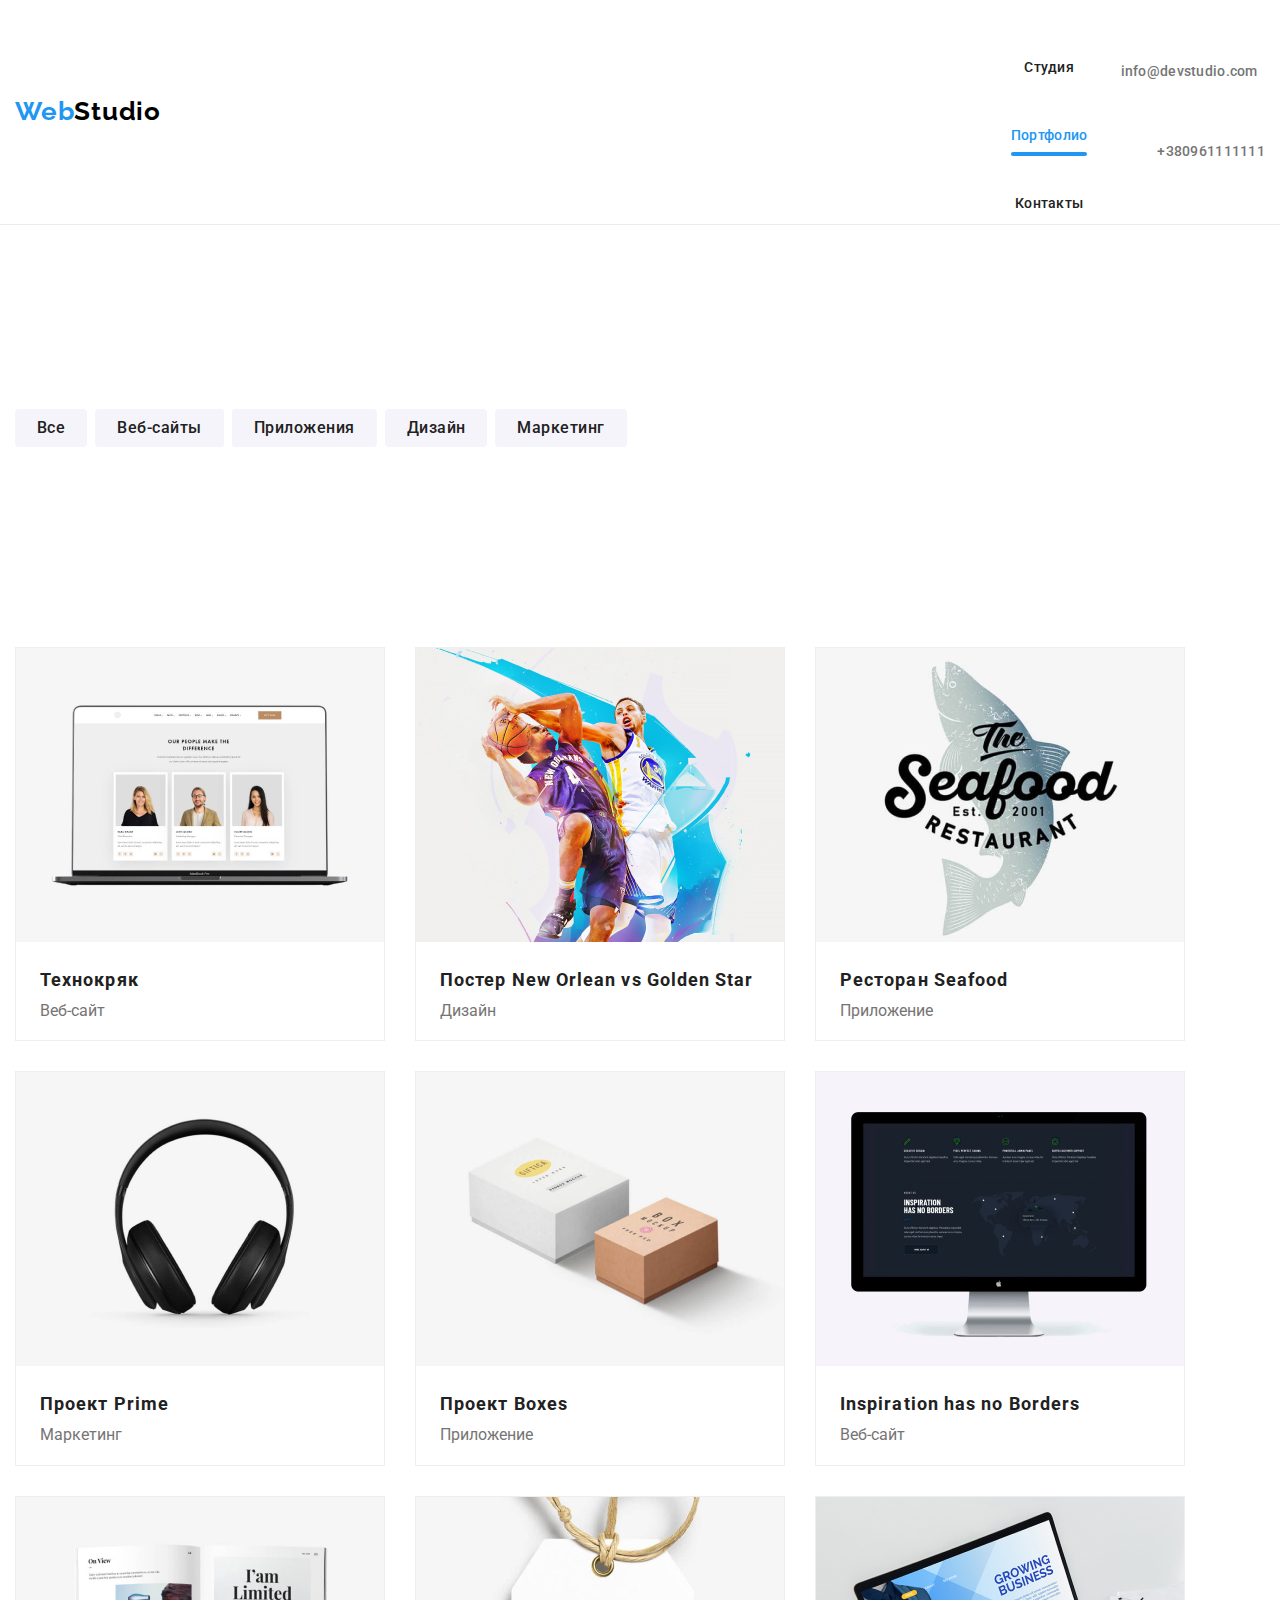
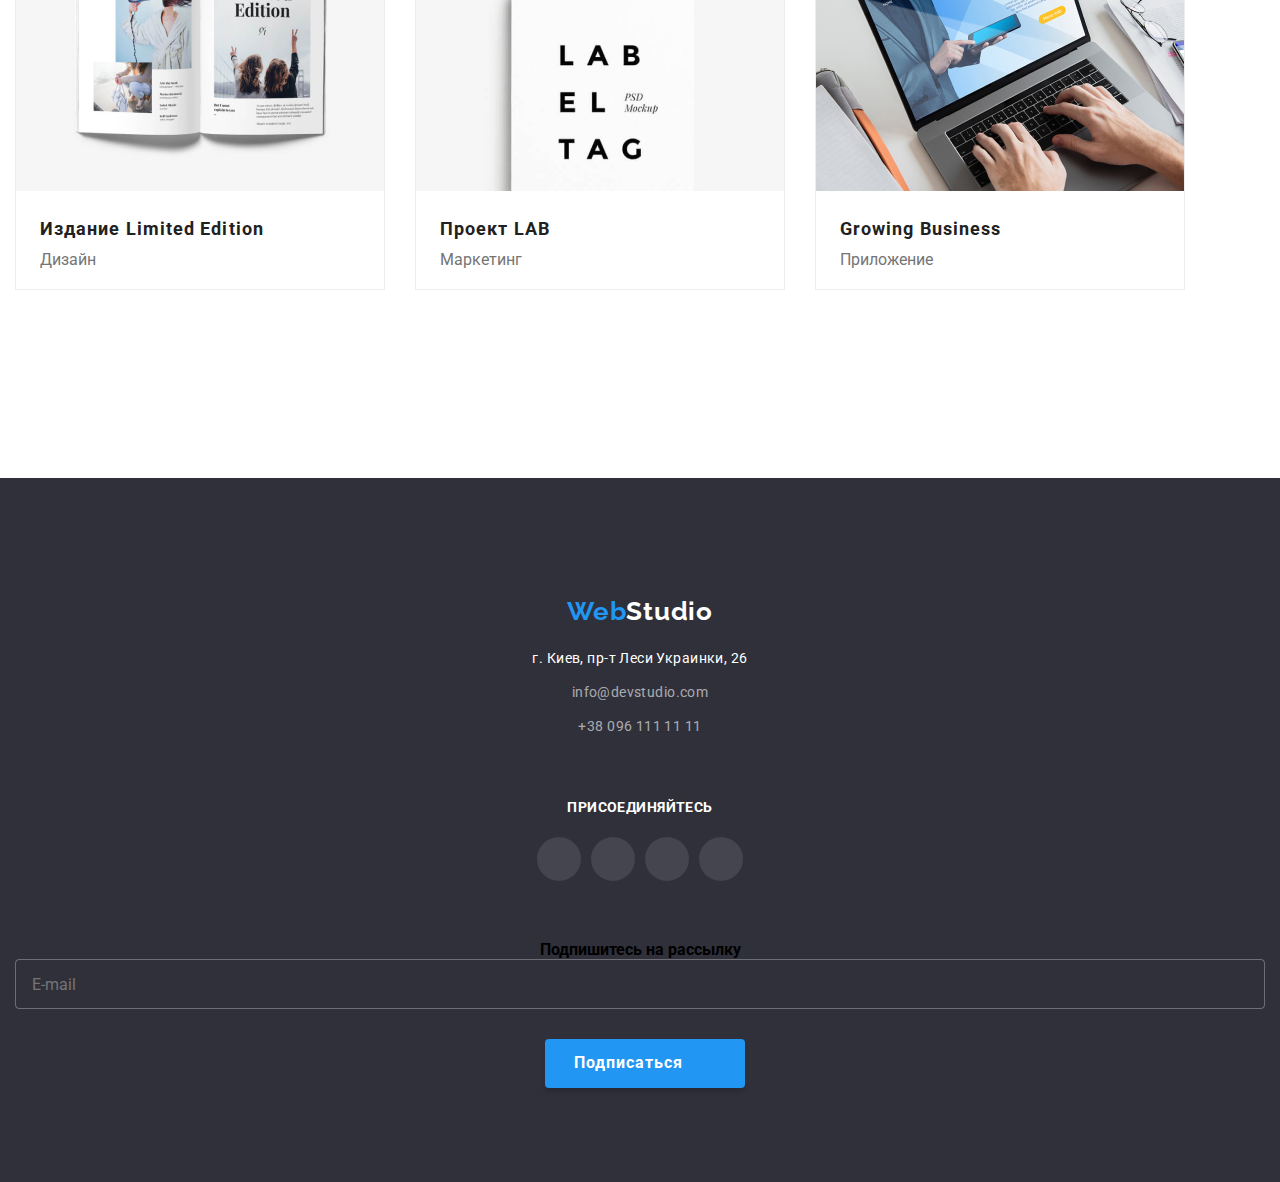
==== portfolio.html @ 6ae927de "Add files via upload" ====
<!DOCTYPE html>
<html lang="ru">
<head>
    <meta charset="UTF-8">
    <meta name="viewport" content="width=device-width, initial-scale=1.0">
    <title>WebStudio</title>
    <!-- Добавляем шрифты -->
    <link href="https://fonts.googleapis.com/css2?family=Raleway:wght@700&family=Roboto:wght@400;500;700;900&display=swap" rel="stylesheet"/>
    <!-- Подключаем NORMALIZE.CSS -->
    <link href="https://cdnjs.cloudflare.com/ajax/libs/modern-normalize/1.0.0/modern-normalize.min.css" rel="stylesheet"/>
    <!-- Подключаем свой css -->
    <link href="./css/portfolio.min.css" rel="stylesheet"/>
</head>
<body>
    <!-- Шапка Сайта -->
    <header class="header">
        <div class="container">
            <!-- Главный блок навигации -->
            <nav class="site-nav">
                <a href="./index.html" class="logo" lang="en">
                    <span>Web</span>Studio
                </a>
                <ul class="site-nav-list">
                    <li class="site-nav-item">
                        <a href="./index.html" class="site-nav-link">Студия</a>
                    </li>
                    <li class="site-nav-item">
                        <a href="./portfolio.html" class="site-nav-link current">Портфолио</a>
                    </li>
                    <li class="site-nav-item">
                        <a href="" class="site-nav-link">Контакты</a>
                    </li>
                </ul>
            </nav>
            <!-- Контакты -->
            <div class="header-contacts">
                <ul class="contacts-list">
                    <li class="contacts-list-item">
                        <a href="mailto:info@devstudio.com" class="contacts-list-link">
                            <svg class="envelope" width=16 height=12>
                                <use href="./images/svg/sprite.svg#icon-envelope">
    
                                </use>
                            </svg>
                            info@devstudio.com</a>
                    </li>
                    <li class="contacts-list-item">
                        <a href="tel:+380961111111" class="contacts-list-link">
                            <svg class="mobile" width=10 height=16>
                                <use href="./images/svg/sprite.svg#icon-mobile">
    
                                </use>
                            </svg>
                            +380961111111</a>
                    </li>
                </ul>
            </div>
        </div>
     </header>
    <main>
        <section class="portfolio-section">
            <div class="container">
                <!-- заголовок скроем с помощью css, но секция должна быть озаглавлена -->
                <h1 class="visually-hidden">Портфолио</h1>
                <!-- Список кнопок или ссылок, в зависимости от цели, к кнопкам нужен функционал, можно описать ссылками-->
                <ul class="filter-list">
                    <li class="filter-list-item">
                        <a href="" class="filter-list-link">Все</a>
                    </li>
                    <li class="filter-list-item">
                        <a href="" class="filter-list-link">Веб-сайты</a>
                    </li>
                    <li class="filter-list-item">
                        <a href="" class="filter-list-link">Приложения</a>
                    </li>
                    <li class="filter-list-item">
                        <a href="" class="filter-list-link">Дизайн</a>
                    </li>
                    <li class="filter-list-item">
                        <a href="" class="filter-list-link">Маркетинг</a>
                    </li>
                </ul>
            </div>
            <div class="container">
                <ul class="examples-list">
                    <li class="examples-list-item">
                        <a class="example-link" href="" target="_blank">
                            <div class="example-overlay">
                                <img src="./images/portfolio/img1.jpg" alt="картинка проекта" width="370" height="294">
                                <p class="text-overlay">Технокряк это современная площадка распространения коронавируса. Компании используют эту платформу для цифрового шпионажа и атак на защищённые сервера конкурентов.</p>
                            </div>
                            <div class="example-info">
                                <h2 class="example-head">Технокряк</h2>
                                <p class="example-text">Веб-сайт</p>
                            </div>
                        </a>
                    </li>
                    <li class="examples-list-item">
                        <a class="example-link" href="" target="_blank">
                            <div class="example-overlay">
                                <img src="./images/portfolio/img2.jpg" alt="Постер с баскетболистами" width="370" height="294">
                                <p class="text-overlay">Технокряк это современная площадка распространения коронавируса. Компании используют эту платформу для цифрового шпионажа и атак на защищённые сервера конкурентов.</p>
                            </div>
                            <div class="example-info">
                                <h2 class="example-head">Постер New Orlean vs Golden Star</h2>
                                <p class="example-text">Дизайн</p>
                            </div>
                        </a>
                    </li>
                    <li class="examples-list-item">
                        <a class="example-link" href="" target="_blank">
                            <div class="example-overlay">
                                <img src="./images/portfolio/img3.jpg" alt="Ресторан Seafood" width="370" height="294">
                                <p class="text-overlay">Технокряк это современная площадка распространения коронавируса. Компании используют эту платформу для цифрового шпионажа и атак на защищённые сервера конкурентов.</p>
                            </div>
                            <div class="example-info">
                                <h2 class="example-head">Ресторан Seafood</h2>
                                <p class="example-text">Приложение</p>
                            </div>
                        </a>
                    </li>
                    <li class="examples-list-item">
                        <a class="example-link" href="" target="_blank">
                            <div class="example-overlay">
                                <img src="./images/portfolio/img4.jpg" alt="Студийные наушники" width="370" height="294">
                                <p class="text-overlay">Технокряк это современная площадка распространения коронавируса. Компании используют эту платформу для цифрового шпионажа и атак на защищённые сервера конкурентов.</p>
                            </div>
                            <div class="example-info">
                                <h2 class="example-head">Проект Prime</h2>
                                <p class="example-text">Маркетинг</p>
                            </div>
                        </a>
                    </li>
                    <li class="examples-list-item">
                        <a class="example-link" href="" target="_blank">
                            <div class="example-overlay">
                                <img src="./images/portfolio/img5.jpg" alt="Две коробки" width="370" height="294">
                                <p class="text-overlay">Технокряк это современная площадка распространения коронавируса. Компании используют эту платформу для цифрового шпионажа и атак на защищённые сервера конкурентов.</p>
                            </div>
                            <div class="example-info">
                                <h2 class="example-head">Проект Boxes</h2>
                                <p class="example-text">Приложение</p>
                            </div>
                        </a>
                    </li>
                    <li class="examples-list-item">
                        <a class="example-link" href="" target="_blank">
                            <div class="example-overlay">
                                <img src="./images/portfolio/img6.jpg" alt="Веб-сайт" width="370" height="294">
                                <p class="text-overlay">Технокряк это современная площадка распространения коронавируса. Компании используют эту платформу для цифрового шпионажа и атак на защищённые сервера конкурентов.</p>
                            </div>
                            <div class="example-info">
                                <h2 class="example-head" lang="en">Inspiration has no Borders</h2>
                                <p class="example-text">Веб-сайт</p>
                            </div>
                        </a>
                    </li>
                    <li class="examples-list-item">
                        <a class="example-link" href="" target="_blank">
                            <div class="example-overlay">
                                <img src="./images/portfolio/img7.jpg" alt="Журнал" width="370" height="294">
                                <p class="text-overlay">Технокряк это современная площадка распространения коронавируса. Компании используют эту платформу для цифрового шпионажа и атак на защищённые сервера конкурентов.</p>
                            </div>
                            <div class="example-info">
                                <h2 class="example-head" lang="en">Издание Limited Edition</h2>
                                <p class="example-text">Дизайн</p>
                            </div>
                        </a>
                    </li>
                    <li class="examples-list-item">
                        <a class="example-link" href="" target="_blank">
                            <div class="example-overlay">
                                <img src="./images/portfolio/img8.jpg" alt="Бирка" width="370" height="294">
                                <p class="text-overlay">Технокряк это современная площадка распространения коронавируса. Компании используют эту платформу для цифрового шпионажа и атак на защищённые сервера конкурентов.</p>
                            </div>
                            <div class="example-info">
                                <h2 class="example-head" lang="en">Проект LAB</h2>
                                <p class="example-text">Маркетинг</p>
                            </div>
                        </a>
                    </li>
                    <li class="examples-list-item">
                        <a class="example-link" href="" target="_blank">
                            <div class="example-overlay">
                                <img src="./images/portfolio/img9.jpg" alt="Ноутбук с открытым приложением" width="370" height="294">
                                <p class="text-overlay">Технокряк это современная площадка распространения коронавируса. Компании используют эту платформу для цифрового шпионажа и атак на защищённые сервера конкурентов.</p>
                            </div>
                            <div class="example-info">
                                <h2 class="example-head" lang="en">Growing Business</h2>
                                <p class="example-text">Приложение</p>
                            </div>
                        </a>
                    </li>
                </ul>
            </div>
        </section>
    </main>
    <!-- Подвал -->
    <footer class="footer">
        <div class="container">
            <div class="address-container">
                <a href="./index.html" class="logo" lang="en">
                    <span>Web</span>Studio
                </a>
                <address class="address">
                    <ul class="address-list">
                        <li class="address-item">
                            <a href="https://goo.gl/maps/i8ScQQsGPe5ENQTx6" class="map">г. Киев, пр-т Леси Украинки, 26</a>
                        </li>
                        <li class="address-item">
                            <a href="mailto:info@devstudio.com" class="link">info@devstudio.com</a>
                        </li>
                        <li class="address-item">
                            <a href="tel:+380961111111" class="link">+38 096 111 11 11</a>
                        </li>
                    </ul>
                </address>
            </div>
            <div class="social-links-container">
                <b>присоединяйтесь</b>
                <ul class="social-list-footer">
                    <li class="social-list-item-footer">
                        <a class="social-link-footer" href="https://www.instagram.com/" aria-label="ссылка на Instagram">
                        <svg class="social-svg-footer">
                            <use href="./images/svg/sprite.svg#icon-instagram"></use>
                        </svg>
                        </a>
                    </li>
                    <li class="social-list-item-footer">
                        <a class="social-link-footer" href="https://twitter.com/?lang=ru" aria-label="ссылка на Twitter">
                        <svg class="social-svg-footer">
                            <use href="./images/svg/sprite.svg#icon-twitter"></use>
                        </svg>
                        </a>
                    </li>
                    <li class="social-list-item-footer">
                        <a class="social-link-footer" href="https://www.facebook.com/" aria-label="ссылка на Facebook">
                        <svg class="social-svg-footer">
                            <use href="./images/svg/sprite.svg#icon-facebook"></use>
                        </svg>
                        </a>
                    </li>
                    <li class="social-list-item-footer">
                        <a class="social-link-footer" href="https://www.linkedin.com/" aria-label="ссылка на Linkedin">
                        <svg class="social-svg-footer">
                            <use href="./images/svg/sprite.svg#icon-linkedin"></use>
                        </svg>
                        </a>
                    </li>
                </ul>
            </div>
            <div class="signup">
                <b>Подпишитесь на рассылку</b>
                <form action="" class="email-form">
                    <input type="email" name="user-email" placeholder="E-mail" class="email-input">
                    <button type="submit" class="signup-button">
                      Подписаться
                      <svg class="subscribe-button-icon" width="24" height="24">
                        <use href="./images/svg/sprite.svg#icon-paperplane"></use>
                      </svg>
                    </button>
                  </form>
            </div>
        </div>
     </footer>
</body>
</html>
---- css/portfolio.min.css ----
html{box-sizing:border-box}*,*::before,*::after{margin:0;padding:0;box-sizing:border-box}ul{list-style:none}a{display:block;text-decoration:none}button{cursor:pointer;display:inline-block}img{display:block;max-width:100%;object-fit:cover}address{font-style:normal}body{font-family:"Roboto",sans-serif;background-color:#ffffff}h3{font-style:normal;font-weight:500;font-size:16px;line-height:1.18;text-align:center;letter-spacing:0.03em;color:#212121}.section__title{font-style:normal;font-weight:700;font-size:36px;line-height:1.15;text-align:center;letter-spacing:0.03em;color:#212121;margin-bottom:30px}.visually-hidden{position:absolute !important;clip:rect(1px 1px 1px 1px);clip:rect(1px, 1px, 1px, 1px);padding:0 !important;border:0 !important;height:1px !important;width:1px !important;overflow:hidden}.container{margin:0 auto;width:calc(100% - 30px);display:flex;align-items:center;justify-content:space-between;padding-top:60px;padding-bottom:60px}@media screen and (min-width: 767px){.container{padding-top:94px;padding-bottom:94px}}@media screen and (min-width: 1600px){.container{width:100%;max-width:1170px}}.social-list{display:flex;background-color:white;justify-content:center;align-items:center;padding:0px 32px;padding-top:16px;padding-bottom:30px}.social-list-item:not(:last-child){margin-right:10px}.social-list-item .social-link{display:flex;width:44px;height:44px;justify-content:center;align-items:center}.social-svg{width:20px;height:20px;fill:#AFB1B8;transition:fill 250ms cubic-bezier(0.4, 0, 0.2, 1)}.social-link:hover .social-svg,.social-link:focus .social-svg{fill:white}.social-link{border-radius:50%;transition:background-color 1000ms cubic-bezier(0.4, 0, 0.2, 1)}.social-link:hover,.social-link:focus{background-color:#2196F3}header{background-color:#fff}.header{display:flex;align-items:center;border-bottom:1px solid #ECECEC;position:relative}.header .container{padding-top:0;padding-bottom:0}.site-nav{display:flex;align-items:center;width:100%;justify-content:space-between}.menu-btn{display:inline-flex;margin:0;padding:0;border:none;appearance:none;background-color:transparent}.menu-btn .icon-cross{display:none}.menu-btn.is-open .icon-cross{display:block}.menu-btn .icon-menu{display:block}.menu-btn.is-open .icon-menu{display:none}.logo{font-family:"Raleway",sans-serif;font-weight:700;font-size:26px;line-height:1.19;padding-top:24px;padding-bottom:25px;color:#000000;letter-spacing:0.03em}.logo span{color:#2196F3}.logo:focus{border-color:#2196F3}.header-contacts{display:none}@media screen and (min-width: 768px){.header-contacts{display:flex}}.header__mobile-menu{background-image:url("../images/svg/burger-menu.svg");width:40px;height:40px;display:block}.site-nav-item:first-child .site-nav-link{padding-top:60px}.site-nav-list{display:flex;flex-direction:column;align-items:center}.menu-container{display:none}@media screen and (min-width: 768px){.menu-container{display:flex}}.menu-container.is-open{display:flex;background:#FFFFFF;box-shadow:0px 4px 8px rgba(0,0,0,0.04),0px 2px 4px rgba(0,0,0,0.08),0px 1px 3px rgba(0,0,0,0.16);position:absolute;left:0;top:80px;width:100%;min-height:393px;display:flex;flex-direction:column;align-items:center}.site-nav-link{position:relative;display:block;padding-top:40px;padding-bottom:12px;width:max-content;font-weight:500;font-size:14px;line-height:1.14;letter-spacing:0.02em;color:#212121;transition:color 250ms cubic-bezier(0.4, 0, 0.2, 1);font-style:normal}.site-nav-link:hover,.site-nav-link:focus{color:#2196F3}.site-nav-link.current{color:#2196F3}.site-nav-link.current::after{content:"";position:absolute;bottom:0;display:block;width:100%;height:4px;background-color:#2196F3;border-radius:2px}.contacts-list{display:flex;flex-direction:column;align-items:center}.contacts-list-item{text-align:center}.header-contacts li+li{margin-left:50px}.contacts-list-link{display:flex;align-items:center;justify-content:center;font-weight:500;font-size:14px;line-height:1.14;letter-spacing:0.02em;color:#757575;padding-top:32px;padding-bottom:32px;transition:color 250ms cubic-bezier(0.4, 0, 0.2, 1);text-align:center}.contacts-list-link:hover,.contacts-list-link:focus{color:#2196F3;fill:#2196F3}.header .container{display:flex}.envelope{fill:#757575;margin-right:10px;transition:color 250ms cubic-bezier(0.4, 0, 0.2, 1)}.contacts-list-link:hover .envelope,.contacts-list-link:focus .envelope{fill:#2196F3}.mobile{fill:#757575;margin-right:10px;transition:color 250ms cubic-bezier(0.4, 0, 0.2, 1)}.contacts-list-link:hover .mobile,.contacts-list-link:focus .mobile{fill:#2196F3}.examples-list-item h2{text-align:left}.filter-list{display:flex;flex-wrap:wrap;justify-content:center;margin-top:90px;padding-bottom:50px;height:38px;border-radius:4px}.filter-list-item:not(:last-child){margin-right:8px}.filter-list-link{font-family:Roboto, sans-serif;font-style:normal;font-weight:500;font-size:16px;line-height:1.62;text-align:center;letter-spacing:0.03em;color:#212121;background:#F5F4FA;padding:6px 22px;border-radius:4px;transition:color 250ms cubic-bezier(0.4, 0, 0.2, 1),background-color 250ms cubic-bezier(0.4, 0, 0.2, 1)}.filter-list-link:hover,.filter-list-link:focus{background-color:#2196F3;color:#FFFFFF}.example-head{font-style:normal;font-weight:700;font-size:18px;line-height:2;letter-spacing:0.06em;color:#212121;padding-top:20px;padding-left:24px;padding-right:24px}.examples-list{display:flex;flex-wrap:wrap;padding-bottom:94px}.examples-list-item{width:370px;border:1px solid #EEEEEE}.examples-list-item:not(:nth-child(3n)){margin-right:30px}.examples-list-item:not(:nth-last-child(-n+3)){margin-bottom:30px}.examples-list-item:hover,.examples-list-item:focus{box-shadow:0px 1px 1px rgba(0,0,0,0.12),0px 4px 4px rgba(0,0,0,0.06),1px 4px 6px rgba(0,0,0,0.16)}.example-text{padding-top:4px;padding-bottom:20px;padding-left:24px;padding-right:24px;color:#757575}.example-overlay{position:relative;overflow:hidden}.text-overlay{font-weight:500;font-size:18px;line-height:1.56;letter-spacing:0.03em;background-color:rgba(33,150,243,0.9);color:white;width:100%;min-height:100%;position:absolute;top:0;left:0;padding:24px 63px;opacity:0;overflow:hidden;pointer-events:none;transform:translateY(100%);transition:all 250ms cubic-bezier(0.4, 0, 0.2, 1)}.example-link:hover .text-overlay,.example-link:focus .text-overlay{opacity:1;overflow:visible;pointer-events:unset;transform:translate(0);transition:all 250ms cubic-bezier(0.4, 0, 0.2, 1)}.example-link:hover,.example-link:focus{box-shadow:0px 1px 1px rgba(0,0,0,0.12),0px 4px 4px rgba(0,0,0,0.06),1px 4px 6px rgba(0,0,0,0.16)}.footer{background-color:#2F303A}.footer .container{flex-direction:column}.address-item:not(:last-child){margin-bottom:10px}.address-container{text-align:center;margin-bottom:60px}.address-container .logo{padding-bottom:20px;color:#fff}.map{font-style:normal;font-weight:400;font-size:14px;line-height:1.7;letter-spacing:0.03em;color:#fff;transition:color 250ms cubic-bezier(0.4, 0, 0.2, 1)}.map:hover,.map:focus{color:#2196F3}.address-item .link:hover,.address-item .link:focus{color:#2196F3}.address-item .link{font-style:normal;font-weight:400;font-size:14px;line-height:1.7;letter-spacing:0.03em;color:rgba(255,255,255,0.6);transition:color 250ms cubic-bezier(0.4, 0, 0.2, 1)}.social-links-container{flex-direction:column;flex-wrap:wrap;margin-right:0;padding:0;max-width:270px;text-align:center;margin-bottom:60px}.social-links-container b{font-style:normal;font-weight:700;font-size:14px;line-height:16px;letter-spacing:0.03em;text-transform:uppercase;color:#fff}.social-list-item-footer{display:flex;width:44px;height:44px;border-radius:50%;background-color:rgba(255,255,255,0.1);justify-content:center;align-items:center;transition:background-color 250ms cubic-bezier(0.4, 0, 0.2, 1)}.social-list-item-footer:not(:last-child){margin-right:10px}.social-list-footer{display:flex;padding-top:20px}.social-svg-footer{width:20px;height:20px;fill:white;transition:fill 250ms cubic-bezier(0.4, 0, 0.2, 1)}.social-link-footer{border-radius:50%;display:flex;width:44px;height:44px;justify-content:center;align-items:center}.social-link-footer:hover,.social-link-footer:focus{background-color:#2196F3}.signup{display:block;width:100%;text-align:center}.email-form{display:flex;flex-direction:column;align-items:center;border-radius:4px;background-color:transparent;color:white}.email-input{width:100%;height:50px;padding-left:16px;border:1px solid rgba(255,255,255,0.3);border-radius:4px;background-color:transparent;color:white;margin-bottom:30px}.signup-button{width:200px;font-style:normal;font-weight:700;font-size:16px;line-height:1.8;display:flex;align-items:center;text-align:center;letter-spacing:0.06em;margin-left:10px;background-color:#2196F3;box-shadow:0px 4px 4px rgba(0,0,0,0.15);border-radius:4px;color:white;fill:white;padding-top:10px;padding-bottom:10px;padding-left:29px;padding-right:29px;border:none}.signup-button:hover,.signup-button:focus{background-color:white;color:#2196F3;fill:#2196F3}.subscribe-button-icon{padding-left:10px}.signup__title{font-style:normal;font-weight:700;font-size:14px;line-height:1.14;letter-spacing:0.03em;text-transform:uppercase;color:#fff;margin-bottom:20px;display:block}.paperplane-svg{margin-left:10px;fill:white}
/*# sourceMappingURL=portfolio.min.css.map */
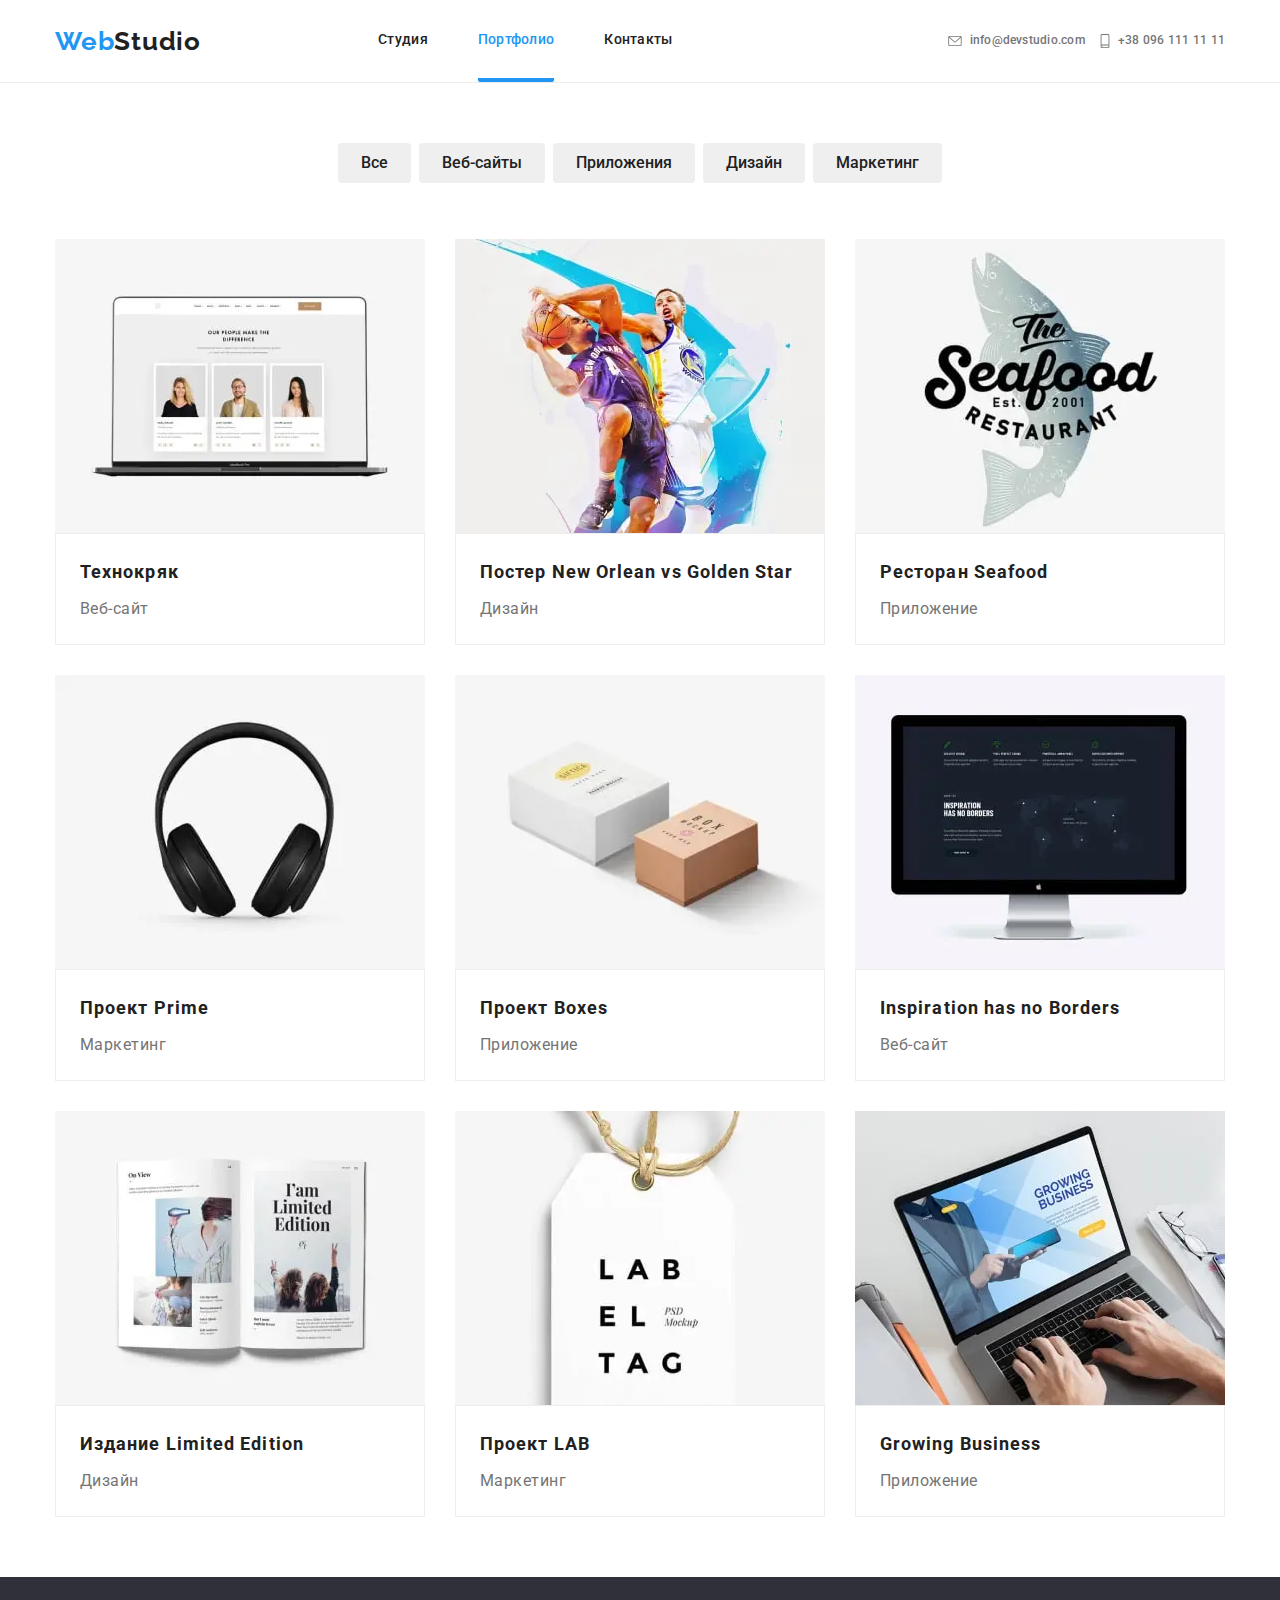
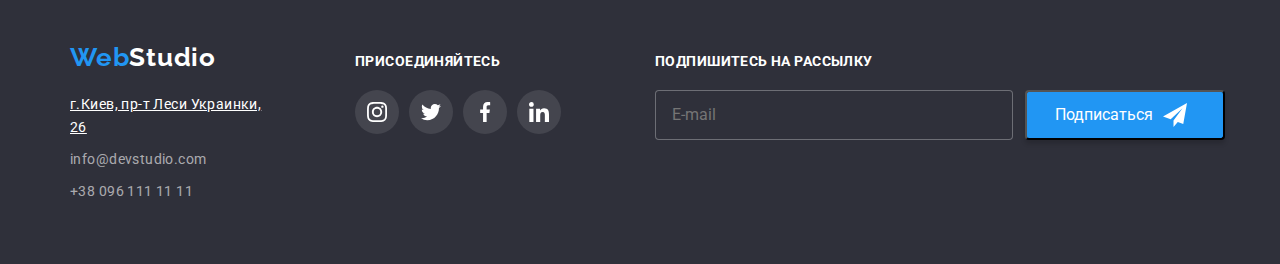
==== commit c69681ef: "final fixes" ====
--- a/portfolio.html
+++ b/portfolio.html
@@ -1,267 +1,576 @@
-<!DOCTYPE html>
-<html lang="ru">
-<head>
-    <meta charset="UTF-8">
-    <meta name="viewport" content="width=device-width, initial-scale=1.0">
-    <title>WebStudio</title>
-    <!-- Добавляем шрифты -->
-    <link href="https://fonts.googleapis.com/css2?family=Raleway:wght@700&family=Roboto:wght@400;500;700;900&display=swap" rel="stylesheet"/>
-    <!-- Подключаем NORMALIZE.CSS -->
-    <link href="https://cdnjs.cloudflare.com/ajax/libs/modern-normalize/1.0.0/modern-normalize.min.css" rel="stylesheet"/>
-    <!-- Подключаем свой css -->
-    <link href="./css/portfolio.min.css" rel="stylesheet"/>
-</head>
-<body>
-    <!-- Шапка Сайта -->
-    <header class="header">
-        <div class="container">
-            <!-- Главный блок навигации -->
-            <nav class="site-nav">
-                <a href="./index.html" class="logo" lang="en">
-                    <span>Web</span>Studio
-                </a>
-                <ul class="site-nav-list">
-                    <li class="site-nav-item">
-                        <a href="./index.html" class="site-nav-link">Студия</a>
-                    </li>
-                    <li class="site-nav-item">
-                        <a href="./portfolio.html" class="site-nav-link current">Портфолио</a>
-                    </li>
-                    <li class="site-nav-item">
-                        <a href="" class="site-nav-link">Контакты</a>
-                    </li>
-                </ul>
-            </nav>
-            <!-- Контакты -->
-            <div class="header-contacts">
-                <ul class="contacts-list">
-                    <li class="contacts-list-item">
-                        <a href="mailto:info@devstudio.com" class="contacts-list-link">
-                            <svg class="envelope" width=16 height=12>
-                                <use href="./images/svg/sprite.svg#icon-envelope">
-    
-                                </use>
-                            </svg>
-                            info@devstudio.com</a>
-                    </li>
-                    <li class="contacts-list-item">
-                        <a href="tel:+380961111111" class="contacts-list-link">
-                            <svg class="mobile" width=10 height=16>
-                                <use href="./images/svg/sprite.svg#icon-mobile">
-    
-                                </use>
-                            </svg>
-                            +380961111111</a>
-                    </li>
-                </ul>
-            </div>
-        </div>
-     </header>
-    <main>
-        <section class="portfolio-section">
-            <div class="container">
-                <!-- заголовок скроем с помощью css, но секция должна быть озаглавлена -->
-                <h1 class="visually-hidden">Портфолио</h1>
-                <!-- Список кнопок или ссылок, в зависимости от цели, к кнопкам нужен функционал, можно описать ссылками-->
-                <ul class="filter-list">
-                    <li class="filter-list-item">
-                        <a href="" class="filter-list-link">Все</a>
-                    </li>
-                    <li class="filter-list-item">
-                        <a href="" class="filter-list-link">Веб-сайты</a>
-                    </li>
-                    <li class="filter-list-item">
-                        <a href="" class="filter-list-link">Приложения</a>
-                    </li>
-                    <li class="filter-list-item">
-                        <a href="" class="filter-list-link">Дизайн</a>
-                    </li>
-                    <li class="filter-list-item">
-                        <a href="" class="filter-list-link">Маркетинг</a>
-                    </li>
-                </ul>
-            </div>
-            <div class="container">
-                <ul class="examples-list">
-                    <li class="examples-list-item">
-                        <a class="example-link" href="" target="_blank">
-                            <div class="example-overlay">
-                                <img src="./images/portfolio/img1.jpg" alt="картинка проекта" width="370" height="294">
-                                <p class="text-overlay">Технокряк это современная площадка распространения коронавируса. Компании используют эту платформу для цифрового шпионажа и атак на защищённые сервера конкурентов.</p>
-                            </div>
-                            <div class="example-info">
-                                <h2 class="example-head">Технокряк</h2>
-                                <p class="example-text">Веб-сайт</p>
-                            </div>
-                        </a>
-                    </li>
-                    <li class="examples-list-item">
-                        <a class="example-link" href="" target="_blank">
-                            <div class="example-overlay">
-                                <img src="./images/portfolio/img2.jpg" alt="Постер с баскетболистами" width="370" height="294">
-                                <p class="text-overlay">Технокряк это современная площадка распространения коронавируса. Компании используют эту платформу для цифрового шпионажа и атак на защищённые сервера конкурентов.</p>
-                            </div>
-                            <div class="example-info">
-                                <h2 class="example-head">Постер New Orlean vs Golden Star</h2>
-                                <p class="example-text">Дизайн</p>
-                            </div>
-                        </a>
-                    </li>
-                    <li class="examples-list-item">
-                        <a class="example-link" href="" target="_blank">
-                            <div class="example-overlay">
-                                <img src="./images/portfolio/img3.jpg" alt="Ресторан Seafood" width="370" height="294">
-                                <p class="text-overlay">Технокряк это современная площадка распространения коронавируса. Компании используют эту платформу для цифрового шпионажа и атак на защищённые сервера конкурентов.</p>
-                            </div>
-                            <div class="example-info">
-                                <h2 class="example-head">Ресторан Seafood</h2>
-                                <p class="example-text">Приложение</p>
-                            </div>
-                        </a>
-                    </li>
-                    <li class="examples-list-item">
-                        <a class="example-link" href="" target="_blank">
-                            <div class="example-overlay">
-                                <img src="./images/portfolio/img4.jpg" alt="Студийные наушники" width="370" height="294">
-                                <p class="text-overlay">Технокряк это современная площадка распространения коронавируса. Компании используют эту платформу для цифрового шпионажа и атак на защищённые сервера конкурентов.</p>
-                            </div>
-                            <div class="example-info">
-                                <h2 class="example-head">Проект Prime</h2>
-                                <p class="example-text">Маркетинг</p>
-                            </div>
-                        </a>
-                    </li>
-                    <li class="examples-list-item">
-                        <a class="example-link" href="" target="_blank">
-                            <div class="example-overlay">
-                                <img src="./images/portfolio/img5.jpg" alt="Две коробки" width="370" height="294">
-                                <p class="text-overlay">Технокряк это современная площадка распространения коронавируса. Компании используют эту платформу для цифрового шпионажа и атак на защищённые сервера конкурентов.</p>
-                            </div>
-                            <div class="example-info">
-                                <h2 class="example-head">Проект Boxes</h2>
-                                <p class="example-text">Приложение</p>
-                            </div>
-                        </a>
-                    </li>
-                    <li class="examples-list-item">
-                        <a class="example-link" href="" target="_blank">
-                            <div class="example-overlay">
-                                <img src="./images/portfolio/img6.jpg" alt="Веб-сайт" width="370" height="294">
-                                <p class="text-overlay">Технокряк это современная площадка распространения коронавируса. Компании используют эту платформу для цифрового шпионажа и атак на защищённые сервера конкурентов.</p>
-                            </div>
-                            <div class="example-info">
-                                <h2 class="example-head" lang="en">Inspiration has no Borders</h2>
-                                <p class="example-text">Веб-сайт</p>
-                            </div>
-                        </a>
-                    </li>
-                    <li class="examples-list-item">
-                        <a class="example-link" href="" target="_blank">
-                            <div class="example-overlay">
-                                <img src="./images/portfolio/img7.jpg" alt="Журнал" width="370" height="294">
-                                <p class="text-overlay">Технокряк это современная площадка распространения коронавируса. Компании используют эту платформу для цифрового шпионажа и атак на защищённые сервера конкурентов.</p>
-                            </div>
-                            <div class="example-info">
-                                <h2 class="example-head" lang="en">Издание Limited Edition</h2>
-                                <p class="example-text">Дизайн</p>
-                            </div>
-                        </a>
-                    </li>
-                    <li class="examples-list-item">
-                        <a class="example-link" href="" target="_blank">
-                            <div class="example-overlay">
-                                <img src="./images/portfolio/img8.jpg" alt="Бирка" width="370" height="294">
-                                <p class="text-overlay">Технокряк это современная площадка распространения коронавируса. Компании используют эту платформу для цифрового шпионажа и атак на защищённые сервера конкурентов.</p>
-                            </div>
-                            <div class="example-info">
-                                <h2 class="example-head" lang="en">Проект LAB</h2>
-                                <p class="example-text">Маркетинг</p>
-                            </div>
-                        </a>
-                    </li>
-                    <li class="examples-list-item">
-                        <a class="example-link" href="" target="_blank">
-                            <div class="example-overlay">
-                                <img src="./images/portfolio/img9.jpg" alt="Ноутбук с открытым приложением" width="370" height="294">
-                                <p class="text-overlay">Технокряк это современная площадка распространения коронавируса. Компании используют эту платформу для цифрового шпионажа и атак на защищённые сервера конкурентов.</p>
-                            </div>
-                            <div class="example-info">
-                                <h2 class="example-head" lang="en">Growing Business</h2>
-                                <p class="example-text">Приложение</p>
-                            </div>
-                        </a>
-                    </li>
-                </ul>
-            </div>
-        </section>
-    </main>
-    <!-- Подвал -->
-    <footer class="footer">
-        <div class="container">
-            <div class="address-container">
-                <a href="./index.html" class="logo" lang="en">
-                    <span>Web</span>Studio
-                </a>
-                <address class="address">
-                    <ul class="address-list">
-                        <li class="address-item">
-                            <a href="https://goo.gl/maps/i8ScQQsGPe5ENQTx6" class="map">г. Киев, пр-т Леси Украинки, 26</a>
-                        </li>
-                        <li class="address-item">
-                            <a href="mailto:info@devstudio.com" class="link">info@devstudio.com</a>
-                        </li>
-                        <li class="address-item">
-                            <a href="tel:+380961111111" class="link">+38 096 111 11 11</a>
-                        </li>
-                    </ul>
-                </address>
-            </div>
-            <div class="social-links-container">
-                <b>присоединяйтесь</b>
-                <ul class="social-list-footer">
-                    <li class="social-list-item-footer">
-                        <a class="social-link-footer" href="https://www.instagram.com/" aria-label="ссылка на Instagram">
-                        <svg class="social-svg-footer">
-                            <use href="./images/svg/sprite.svg#icon-instagram"></use>
-                        </svg>
-                        </a>
-                    </li>
-                    <li class="social-list-item-footer">
-                        <a class="social-link-footer" href="https://twitter.com/?lang=ru" aria-label="ссылка на Twitter">
-                        <svg class="social-svg-footer">
-                            <use href="./images/svg/sprite.svg#icon-twitter"></use>
-                        </svg>
-                        </a>
-                    </li>
-                    <li class="social-list-item-footer">
-                        <a class="social-link-footer" href="https://www.facebook.com/" aria-label="ссылка на Facebook">
-                        <svg class="social-svg-footer">
-                            <use href="./images/svg/sprite.svg#icon-facebook"></use>
-                        </svg>
-                        </a>
-                    </li>
-                    <li class="social-list-item-footer">
-                        <a class="social-link-footer" href="https://www.linkedin.com/" aria-label="ссылка на Linkedin">
-                        <svg class="social-svg-footer">
-                            <use href="./images/svg/sprite.svg#icon-linkedin"></use>
-                        </svg>
-                        </a>
-                    </li>
-                </ul>
-            </div>
-            <div class="signup">
-                <b>Подпишитесь на рассылку</b>
-                <form action="" class="email-form">
-                    <input type="email" name="user-email" placeholder="E-mail" class="email-input">
-                    <button type="submit" class="signup-button">
-                      Подписаться
-                      <svg class="subscribe-button-icon" width="24" height="24">
-                        <use href="./images/svg/sprite.svg#icon-paperplane"></use>
-                      </svg>
-                    </button>
-                  </form>
-            </div>
-        </div>
-     </footer>
-</body>
+<!DOCTYPE html>
+<html lang="ru">
+
+<head>
+  <meta charset="UTF-8" />
+  <meta name="viewport" content="width=device-width, initial-scale=1.0" />
+  <title>Portfolio</title>
+  <link href="https://fonts.googleapis.com/css2?family=Raleway:wght@700&family=Roboto:wght@400;500;700&display=swap"
+    rel="stylesheet" />
+  <link rel="stylesheet"
+    href="https://cdnjs.cloudflare.com/ajax/libs/modern-normalize/1.0.0/modern-normalize.min.css" />
+  <link rel="stylesheet" href="./css/portfolio.min.css" />
+</head>
+
+<body>
+  <!-- Header -->
+  <header class="header">
+    <div class="container">
+      <a href="./index.html" class="logotype link">
+        Web<span class="logo-studio">Studio</span>
+      </a>
+      <nav class="navigation">
+
+        <ul class="navigation-list list">
+          <li class="navigation-list-item">
+            <a class="navigation-list-link link " href="./index.html">Студия</a>
+          </li>
+          <li class="navigation-list-item">
+            <a class="navigation-list-link link current" href="./portfolio.html">Портфолио</a>
+          </li>
+          <li class="navigation-list-item">
+            <a class="navigation-list-link link" href="">Контакты</a>
+          </li>
+        </ul>
+
+        <ul class="header-tel-mail list">
+          <li class="header-tel-mail-position">
+            <a class="header-mail-link link" href="mailto:info@devstudio.com">
+              <svg class="header-mail-link-svg">
+                <use href="./images/svg/sprite.svg#icon-envelope"></use>
+              </svg>
+              info@devstudio.com
+            </a>
+          </li>
+          <li class="header-tel-mail-position list">
+            <a class="header-tel-link link" href="tel:+380961111111" target="blank"
+              aria-label="ссылка на номер телефона">
+              <svg class="header-tel-link-svg">
+                <use href="./images/svg/sprite.svg#icon-smartphone"></use>
+              </svg>
+              +38 096 111 11 11
+            </a>
+          </li>
+        </ul>
+      </nav>
+      <button class="burger-btn" aria-expanded="false" aria-controls="header-menu-container" data-menu-button>
+        <svg width="40" height="40">
+          <use class="open-menu-icon" href="./images/svg/sprite.svg#icon-open-menu"></use>
+          <use class="close-menu-icon" href="./images/svg/sprite.svg#icon-close-menu"></use>
+        </svg>
+      </button>
+    </div>
+    <div class="header-menu-container" data-menu>
+      <nav class="header-nav" data-menu>
+        <ul class="header-nav-list list">
+          <li class="header-nav-list-item">
+            <a class="header-nav-list-link link current" href="./index.html">Студия</a>
+          </li>
+          <li class="header-nav-list-item">
+            <a class="header-nav-list-link link" href="./portfolio.html">Портфолио</a>
+          </li>
+          <li class="header-nav-list-item">
+            <a class="header-nav-list-link link" href="">Контакты</a>
+          </li>
+        </ul>
+
+        <ul class="header-menu-tel-mail list">
+          <li class="header-menu-tel-mail-position">
+            <a class="header-menu-mail-link link " href="mailto:info@devstudio.com">
+              <svg class="header-menu-mail-link-svg" width="16" height="12">
+                <use href="./images/svg/sprite.svg#icon-envelope"></use>
+              </svg>
+              info@devstudio.com
+            </a>
+          </li>
+          <li class="header-menu-tel-mail-position list">
+            <a class="header-menu-tel-link link" href="tel:+380961111111" target="blank"
+              aria-label="ссылка на номер телефона">
+              <svg class="header-menu-tel-link-svg" width="10" height="14">
+                <use href="./images/svg/sprite.svg#icon-smartphone"></use>
+              </svg>
+              +38 096 111 11 11
+            </a>
+          </li>
+        </ul>
+      </nav>
+    </div>
+  </header>
+  <!-- Main -->
+
+  <!-- Portfolio Menu -->
+  <main>
+    <section class="portfolio-menu">
+      <div class="container">
+        <h1 hidden>Меню</h1>
+        <ul class="nav list link">
+          <li class="nav-items">
+            <button class="nav-button" type="button">Все</button>
+          </li>
+          <li class="nav-items">
+            <button class="nav-button" type="button">Веб-сайты</button>
+          </li>
+          <li class="nav-items">
+            <button class="nav-button" type="button">Приложения</button>
+          </li>
+          <li class="nav-items">
+            <button class="nav-button" type="button">Дизайн</button>
+          </li>
+          <li class="nav-items">
+            <button class="nav-button" type="button">Маркетинг</button>
+          </li>
+        </ul>
+        <h2 hidden>Примеры работ</h2>
+        <ul class="portfolio-examples list link">
+          <li class="portfolio-item">
+            <a>
+              <div class="img-portfolio-box">
+                <picture class="picture">
+                  <source srcset="./images/portfolio_images/techno.webp 1x, ./images/portfolio_images/techno@2x.webp 2x"
+                    media="(min-width: 1200px)" type="image/webp">
+                  <source srcset="./images/portfolio_images/techno.jpg 1x, ./images/portfolio_images/techno@2x.jpg 2x"
+                    media="(min-width: 1200px)">
+
+                  <source
+                    srcset="./images/portfolio_images/techno_tablet.webp 1x, ./images/portfolio_images/techno_tablet@2x.webp 2x"
+                    media="(min-width: 768px)" type="image/webp">
+                  <source
+                    srcset="./images/portfolio_images/techno_tablet.jpg 1x, ./images/portfolio_images/techno_tablet@2x.jpg 2x"
+                    media="(min-width: 768px)">
+
+                  <source
+                    srcset="./images/portfolio_images/techno_mobile.webp 1x, ./images/portfolio_images/techno_mobile@2x.webp 2x"
+                    media="(min-width: 320px)" type="image/webp">
+                  <source
+                    srcset="./images/portfolio_images/techno_mobile.jpg 1x, ./images/portfolio_images/techno_mobile@2x.jpg 2x"
+                    media="(min-width: 320px)">
+
+                  <img class="img-portfolio-mobile" src="./images/portfolio_images/techno_mobile.jpg" alt="Ноутбук" />
+                </picture>
+                <p class="overlay">
+                  Технокряк это современная площадка распространения
+                  коронавируса. Компании используют эту платформу для
+                  цифрового шпионажа и атак на защищённые сервера конкурентов.
+                </p>
+              </div>
+              <div class="img-portfolio-button">
+                <h3 class="portfolio-work">Технокряк</h3>
+                <p class="portfolio-work-example">Веб-сайт</p>
+              </div>
+            </a>
+          </li>
+          <li class="portfolio-item">
+            <a>
+              <div class="img-portfolio-box">
+                <picture class="picture">
+                  <source srcset="./images/portfolio_images/poster.webp 1x, ./images/portfolio_images/poster@2x.webp 2x"
+                    media="(min-width: 1200px)" type="image/webp">
+                  <source srcset="./images/portfolio_images/poster.jpg 1x, ./images/portfolio_images/poster@2x.jpg 2x"
+                    media="(min-width: 1200px)">
+
+                  <source
+                    srcset="./images/portfolio_images/poster_tablet.webp 1x, ./images/portfolio_images/poster_tablet@2x.webp 2x"
+                    media="(min-width: 768px)" type="image/webp">
+                  <source
+                    srcset="./images/portfolio_images/poster_tablet.jpg 1x, ./images/portfolio_images/poster_tablet@2x.jpg 2x"
+                    media="(min-width: 768px)">
+
+                  <source
+                    srcset="./images/portfolio_images/poster_mobile.webp 1x, ./images/portfolio_images/poster_mobile@2x.webp 2x"
+                    media="(min-width: 320px)" type="image/webp">
+                  <source
+                    srcset="./images/portfolio_images/poster_mobile.jpg 1x, ./images/portfolio_images/poster_mobile@2x.jpg 2x"
+                    media="(min-width: 320px)">
+
+                  <img class="img-portfolio-mobile" src="./images/portfolio_images/poster_mobile.jpg"
+                    alt="Постер New Orlean vs Golden Star" />
+                </picture>
+                <p class="overlay">
+                  Технокряк это современная площадка распространения
+                  коронавируса. Компании используют эту платформу для
+                  цифрового шпионажа и атак на защищённые сервера конкурентов.
+                </p>
+              </div>
+              <div class="img-portfolio-button">
+                <h3 class="portfolio-work">
+                  Постер <span lang="en"> New Orlean vs Golden Star </span>
+                </h3>
+                <p class="portfolio-work-example">Дизайн</p>
+              </div>
+            </a>
+          </li>
+          <li class="portfolio-item">
+            <a>
+              <div class="img-portfolio-box">
+                <picture class="picture">
+                  <source
+                    srcset="./images/portfolio_images/restaurant.webp 1x, ./images/portfolio_images/restaurant@2x.webp 2x"
+                    media="(min-width: 1200px)" type="image/webp">
+                  <source
+                    srcset="./images/portfolio_images/restaurant.jpg 1x, ./images/portfolio_images/restaurant@2x.jpg 2x"
+                    media="(min-width: 1200px)">
+
+                  <source
+                    srcset="./images/portfolio_images/restaurant_tablet.webp 1x, ./images/portfolio_images/restaurant_tablet@2x.webp 2x"
+                    media="(min-width: 768px)" type="image/webp">
+                  <source
+                    srcset="./images/portfolio_images/restaurant_tablet.jpg 1x, ./images/portfolio_images/restaurant_tablet@2x.jpg 2x"
+                    media="(min-width: 768px)">
+
+                  <source
+                    srcset="./images/portfolio_images/restaurant_mobile.webp 1x, ./images/portfolio_images/restaurant_mobile@2x.webp 2x"
+                    media="(min-width: 320px)" type="image/webp">
+                  <source
+                    srcset="./images/portfolio_images/restaurant_mobile.jpg 1x, ./images/portfolio_images/restaurant_mobile@2x.jpg 2x"
+                    media="(min-width: 320px)">
+
+                  <img class="img-portfolio-mobile" src="./images/portfolio_images/restaurant_mobile.jpg"
+                    alt="Ресторан Seaforestaurant" />
+                </picture>
+                <p class=" overlay">
+                  Технокряк это современная площадка распространения
+                  коронавируса. Компании используют эту платформу для
+                  цифрового шпионажа и атак на защищённые сервера конкурентов.
+                </p>
+              </div>
+              <div class="img-portfolio-button">
+                <h3 class="portfolio-work">
+                  Ресторан <span lang="en"> Seafood </span>
+                </h3>
+                <p class="portfolio-work-example">Приложение</p>
+              </div>
+            </a>
+          </li>
+          <li class="portfolio-item">
+            <a>
+              <div class="img-portfolio-box">
+                <picture class="picture">
+                  <source
+                    srcset="./images/portfolio_images/project_p.webp 1x, ./images/portfolio_images/project_p@2x.webp 2x"
+                    media="(min-width: 1200px)" type="image/webp">
+                  <source
+                    srcset="./images/portfolio_images/project_p.jpg 1x, ./images/portfolio_images/project_p@2x.jpg 2x"
+                    media="(min-width: 1200px)">
+
+                  <source
+                    srcset="./images/portfolio_images/project_p_tablet.webp 1x, ./images/portfolio_images/project_p_tablet@2x.webp 2x"
+                    media="(min-width: 768px)" type="image/webp">
+                  <source
+                    srcset="./images/portfolio_images/project_p_tablet.jpg 1x, ./images/portfolio_images/project_p_tablet@2x.jpg 2x"
+                    media="(min-width: 768px)">
+
+                  <source
+                    srcset="./images/portfolio_images/project_p_mobile.webp 1x, ./images/portfolio_images/project_p_mobile@2x.webp 2x"
+                    media="(min-width: 320px)" type="image/webp">
+                  <source
+                    srcset="./images/portfolio_images/project_p_mobile.jpg 1x, ./images/portfolio_images/project_p_mobile@2x.jpg 2x"
+                    media="(min-width: 320px)">
+
+                  <img class="img-portfolio-mobile" src="./images/portfolio_images/project_p_mobile.jpg"
+                    alt="Проект Prime" />
+                </picture>
+                <p class="overlay">
+                  Технокряк это современная площадка распространения
+                  коронавируса. Компании используют эту платформу для
+                  цифрового шпионажа и атак на защищённые сервера конкурентов.
+                </p>
+              </div>
+              <div class="img-portfolio-button">
+                <h3 class="portfolio-work">
+                  Проект <span lang="en"> Prime </span>
+                </h3>
+                <p class="portfolio-work-example">Маркетинг</p>
+              </div>
+            </a>
+          </li>
+          <li class="portfolio-item">
+            <a>
+              <div class="img-portfolio-box">
+                <picture class="picture">
+                  <source
+                    srcset="./images/portfolio_images/project_b.webp 1x, ./images/portfolio_images/project_b@2x.webp 2x"
+                    media="(min-width: 1200px)" type="image/webp">
+                  <source
+                    srcset="./images/portfolio_images/project_b.jpg 1x, ./images/portfolio_images/project_b@2x.jpg 2x"
+                    media="(min-width: 1200px)">
+
+                  <source
+                    srcset="./images/portfolio_images/project_b_tablet.webp 1x, ./images/portfolio_images/project_b_tablet@2x.webp 2x"
+                    media="(min-width: 768px)" type="image/webp">
+                  <source
+                    srcset="./images/portfolio_images/project_b_tablet.jpg 1x, ./images/portfolio_images/project_b_tablet@2x.jpg 2x"
+                    media="(min-width: 768px)">
+
+                  <source
+                    srcset="./images/portfolio_images/project_b_mobile.webp 1x, ./images/portfolio_images/project_b_mobile@2x.webp 2x"
+                    media="(min-width: 320px)" type="image/webp">
+                  <source
+                    srcset="./images/portfolio_images/project_b_mobile.jpg 1x, ./images/portfolio_images/project_b_mobile@2x.jpg 2x"
+                    media="(min-width: 320px)">
+
+                  <img class="img-portfolio-mobile" src="./images/portfolio_images/project_b_mobile.jpg"
+                    alt="Проект Boxes" />
+                </picture>
+                <p class="overlay">
+                  Технокряк это современная площадка распространения
+                  коронавируса. Компании используют эту платформу для
+                  цифрового шпионажа и атак на защищённые сервера конкурентов.
+                </p>
+              </div>
+              <div class="img-portfolio-button">
+                <h3 class="portfolio-work">
+                  Проект <span lang="en"> Boxes </span>
+                </h3>
+                <p class="portfolio-work-example">Приложение</p>
+              </div>
+            </a>
+          </li>
+          <li class="portfolio-item">
+            <a>
+              <div class="img-portfolio-box">
+                <picture class="picture">
+                  <source
+                    srcset="./images/portfolio_images/inspiration.webp 1x, ./images/portfolio_images/inspiration@2x.webp 2x"
+                    media="(min-width: 1200px)" type="image/webp">
+                  <source
+                    srcset="./images/portfolio_images/inspiration.jpg 1x, ./images/portfolio_images/inspiration@2x.jpg 2x"
+                    media="(min-width: 1200px)">
+
+                  <source
+                    srcset="./images/portfolio_images/inspiration_tablet.webp 1x, ./images/portfolio_images/inspiration_tablet@2x.webp 2x"
+                    media="(min-width: 768px)" type="image/webp">
+                  <source
+                    srcset="./images/portfolio_images/inspiration_tablet.jpg 1x, ./images/portfolio_images/inspiration_tablet@2x.jpg 2x"
+                    media="(min-width: 768px)">
+
+                  <source
+                    srcset="./images/portfolio_images/inspiration_mobile.webp 1x, ./images/portfolio_images/inspiration_mobile@2x.webp 2x"
+                    media="(min-width: 320px)" type="image/webp">
+                  <source
+                    srcset="./images/portfolio_images/inspiration_mobile.jpg 1x, ./images/portfolio_images/inspiration_mobile@2x.jpg 2x"
+                    media="(min-width: 320px)">
+
+                  <img class="img-portfolio-mobile" src="./images/portfolio_images/inspiration_mobile.jpg"
+                    alt="Inspiration has no Borders" />
+                </picture>
+                <p class="overlay">
+                  Технокряк это современная площадка распространения
+                  коронавируса. Компании используют эту платформу для
+                  цифрового шпионажа и атак на защищённые сервера конкурентов.
+                </p>
+              </div>
+              <div class="img-portfolio-button">
+                <h3 class="portfolio-work" lang="en">
+                  Inspiration has no Borders
+                </h3>
+                <p class="portfolio-work-example">Веб-сайт</p>
+              </div>
+            </a>
+          </li>
+          <li class="portfolio-item">
+            <a>
+              <div class="img-portfolio-box">
+                <picture class="picture">
+                  <source
+                    srcset="./images/portfolio_images/limited_edition.webp 1x, ./images/portfolio_images/limited_edition@2x.webp 2x"
+                    media="(min-width: 1200px)" type="image/webp">
+                  <source
+                    srcset="./images/portfolio_images/limited_edition.jpg 1x, ./images/portfolio_images/limited_edition@2x.jpg 2x"
+                    media="(min-width: 1200px)">
+
+                  <source
+                    srcset="./images/portfolio_images/limited_edition_tablet.webp 1x, ./images/portfolio_images/limited_edition_tablet@2x.webp 2x"
+                    media="(min-width: 768px)" type="image/webp">
+                  <source
+                    srcset="./images/portfolio_images/limited_edition_tablet.jpg 1x, ./images/portfolio_images/limited_edition_tablet@2x.jpg 2x"
+                    media="(min-width: 768px)">
+
+                  <source
+                    srcset="./images/portfolio_images/limited_edition_mobile.webp 1x, ./images/portfolio_images/limited_edition_mobile@2x.webp 2x"
+                    media="(min-width: 320px)" type="image/webp">
+                  <source
+                    srcset="./images/portfolio_images/limited_edition_mobile.jpg 1x, ./images/portfolio_images/limited_edition_mobile@2x.jpg 2x"
+                    media="(min-width: 320px)">
+
+                  <img class="img-portfolio-mobile" src="./images/portfolio_images/limited_edition_mobile.jpg"
+                    alt="Издание Limited Edition" />
+                </picture>
+
+                <p class="overlay">
+                  Технокряк это современная площадка распространения
+                  коронавируса. Компании используют эту платформу для
+                  цифрового шпионажа и атак на защищённые сервера конкурентов.
+                </p>
+              </div>
+              <div class="img-portfolio-button">
+                <h3 class="portfolio-work">
+                  Издание <span lang="en"> Limited Edition </span>
+                </h3>
+                <p class="portfolio-work-example">Дизайн</p>
+              </div>
+            </a>
+          </li>
+          <li class="portfolio-item">
+            <a>
+              <div class="img-portfolio-box">
+                <picture class="picture">
+                  <source
+                    srcset="./images/portfolio_images/project_l.webp 1x, ./images/portfolio_images/project_l@2x.webp 2x"
+                    media="(min-width: 1200px)" type="image/webp">
+                  <source
+                    srcset="./images/portfolio_images/project_l.jpg 1x, ./images/portfolio_images/project_l@2x.jpg 2x"
+                    media="(min-width: 1200px)">
+
+                  <source
+                    srcset="./images/portfolio_images/project_l_tablet.webp 1x, ./images/portfolio_images/project_l_tablet@2x.webp 2x"
+                    media="(min-width: 768px)" type="image/webp">
+                  <source
+                    srcset="./images/portfolio_images/project_l_tablet.jpg 1x, ./images/portfolio_images/project_l_tablet@2x.jpg 2x"
+                    media="(min-width: 768px)">
+
+                  <source
+                    srcset="./images/portfolio_images/project_l_mobile.webp 1x, ./images/portfolio_images/project_l_mobile@2x.webp 2x"
+                    media="(min-width: 320px)" type="image/webp">
+                  <source
+                    srcset="./images/portfolio_images/project_l_mobile.jpg 1x, ./images/portfolio_images/project_l_mobile@2x.jpg 2x"
+                    media="(min-width: 320px)">
+
+                  <img class="img-portfolio-mobile" src="./images/portfolio_images/project_l_mobile.jpg"
+                    alt="Проект LAB" />
+                </picture>
+                <p class="overlay">
+                  Технокряк это современная площадка распространения
+                  коронавируса. Компании используют эту платформу для
+                  цифрового шпионажа и атак на защищённые сервера конкурентов.
+                </p>
+              </div>
+              <div class="img-portfolio-button">
+                <h3 class="portfolio-work">
+                  Проект <span lang="en"> LAB </span>
+                </h3>
+                <p class="portfolio-work-example">Маркетинг</p>
+              </div>
+            </a>
+          </li>
+          <li class="portfolio-item">
+            <a>
+              <div class="img-portfolio-box">
+                <picture class="picture">
+                  <source
+                    srcset="./images/portfolio_images/growing_business.webp 1x, ./images/portfolio_images/growing_business@2x.webp 2x"
+                    media="(min-width: 1200px)" type="image/webp">
+                  <source
+                    srcset="./images/portfolio_images/growing_business.jpg 1x, ./images/portfolio_images/growing_business@2x.jpg 2x"
+                    media="(min-width: 1200px)">
+
+                  <source
+                    srcset="./images/portfolio_images/growing_business_tablet.webp 1x, ./images/portfolio_images/growing_business_tablet@2x.webp 2x"
+                    media="(min-width: 768px)" type="image/webp">
+                  <source
+                    srcset="./images/portfolio_images/growing_business_tablet.jpg 1x, ./images/portfolio_images/growing_business_tablet@2x.jpg 2x"
+                    media="(min-width: 768px)">
+
+                  <source
+                    srcset="./images/portfolio_images/growing_business_mobile.webp 1x, ./images/portfolio_images/growing_business_mobile@2x.webp 2x"
+                    media="(min-width: 320px)" type="image/webp">
+                  <source
+                    srcset="./images/portfolio_images/growing_business_mobile.jpg 1x, ./images/portfolio_images/growing_business_mobile@2x.jpg 2x"
+                    media="(min-width: 320px)">
+
+                  <img class="img-portfolio-mobile" src="./images/portfolio_images/growing_business_mobile.jpg"
+                    alt="Growing Business" />
+                </picture>
+                <p class="overlay">
+                  Технокряк это современная площадка распространения
+                  коронавируса. Компании используют эту платформу для
+                  цифрового шпионажа и атак на защищённые сервера конкурентов.
+                </p>
+              </div>
+              <div class="img-portfolio-button">
+                <h3 class="portfolio-work" lang="en">Growing Business</h3>
+                <p class="portfolio-work-example">Приложение</p>
+              </div>
+            </a>
+          </li>
+        </ul>
+      </div>
+    </section>
+  </main>
+  <!-- Footer -->
+  <footer class="footer">
+    <div class="footer-container">
+      <div class="footer-adress">
+        <a href="./index.html" class="logotype-footer link">
+          Web<span class="logo-studio-footer">Studio</span>
+        </a>
+        <address>
+          <a class="address-physical" href="https://goo.gl/maps/LNzmPSu7sa289ifb7">
+            г.Киев, пр-т Леси Украинки, 26
+          </a>
+
+          <ul class="footer-contacts list link">
+            <li>
+              <a class="address-mail-footer" href="mailto:info@devstudio.com">
+                info@devstudio.com
+              </a>
+            </li>
+            <li>
+              <a class="address-tel-footer" href="tel:+380961111111">+38 096 111 11 11
+              </a>
+            </li>
+          </ul>
+        </address>
+      </div>
+      <div class="footer-social">
+        <h2 class="footer-social-title">Присоединяйтесь</h2>
+        <ul class="social-footer list">
+          <li class="social-list-footer-item">
+            <a class="social-list-footer-item-link" href="#" target="blank" aria-label="ссылка на инстаграмм">
+              <svg class="social-list-footer-item-link-svg">
+                <use href="./images/svg/sprite.svg#icon-instagram"></use>
+              </svg>
+            </a>
+          </li>
+          <li class="social-list-footer-item">
+            <a class="social-list-footer-item-link" href="#" target="blank" aria-label="ссылка на твиттер">
+              <svg class="social-list-footer-item-link-svg">
+                <use href="./images/svg/sprite.svg#icon-twitter"></use>
+              </svg>
+            </a>
+          </li>
+          <li class="social-list-footer-item">
+            <a class="social-list-footer-item-link" href="#" target="blank" aria-label="ссылка на фейсбук">
+              <svg class="social-list-footer-item-link-svg">
+                <use href="./images/svg/sprite.svg#icon-facebook"></use>
+              </svg>
+            </a>
+          </li>
+          <li class="social-list-footer-item">
+            <a class="social-list-footer-item-link" href="#" target="blank" aria-label="ссылка на линкедин">
+              <svg class="social-list-footer-item-link-svg">
+                <use href="./images/svg/sprite.svg#icon-linkedin"></use>
+              </svg>
+            </a>
+          </li>
+        </ul>
+      </div>
+      <div class="subscription">
+        <h2 class="subscription-title">ПОДПИШИТЕСЬ НА РАССЫЛКУ</h2>
+        <div class="subscription-box">
+          <form class="subscription-form" action="#">
+            <input class="subscription-form-input" type="email" name="mail" id="email" placeholder="E-mail" />
+            <button class="subscription-button" type="submit">
+              Подписаться
+              <svg class="subscription-svg">
+                <use href="./images/svg/sprite.svg#icon-send"></use>
+              </svg>
+            </button>
+          </form>
+        </div>
+      </div>
+    </div>
+  </footer>
+  <script src="./js/menu.js"></script>
+</body>
+
 </html>--- a/css/portfolio.min.css
+++ b/css/portfolio.min.css
@@ -1,2 +1,2 @@
-html{box-sizing:border-box}*,*::before,*::after{margin:0;padding:0;box-sizing:border-box}ul{list-style:none}a{display:block;text-decoration:none}button{cursor:pointer;display:inline-block}img{display:block;max-width:100%;object-fit:cover}address{font-style:normal}body{font-family:"Roboto",sans-serif;background-color:#ffffff}h3{font-style:normal;font-weight:500;font-size:16px;line-height:1.18;text-align:center;letter-spacing:0.03em;color:#212121}.section__title{font-style:normal;font-weight:700;font-size:36px;line-height:1.15;text-align:center;letter-spacing:0.03em;color:#212121;margin-bottom:30px}.visually-hidden{position:absolute !important;clip:rect(1px 1px 1px 1px);clip:rect(1px, 1px, 1px, 1px);padding:0 !important;border:0 !important;height:1px !important;width:1px !important;overflow:hidden}.container{margin:0 auto;width:calc(100% - 30px);display:flex;align-items:center;justify-content:space-between;padding-top:60px;padding-bottom:60px}@media screen and (min-width: 767px){.container{padding-top:94px;padding-bottom:94px}}@media screen and (min-width: 1600px){.container{width:100%;max-width:1170px}}.social-list{display:flex;background-color:white;justify-content:center;align-items:center;padding:0px 32px;padding-top:16px;padding-bottom:30px}.social-list-item:not(:last-child){margin-right:10px}.social-list-item .social-link{display:flex;width:44px;height:44px;justify-content:center;align-items:center}.social-svg{width:20px;height:20px;fill:#AFB1B8;transition:fill 250ms cubic-bezier(0.4, 0, 0.2, 1)}.social-link:hover .social-svg,.social-link:focus .social-svg{fill:white}.social-link{border-radius:50%;transition:background-color 1000ms cubic-bezier(0.4, 0, 0.2, 1)}.social-link:hover,.social-link:focus{background-color:#2196F3}header{background-color:#fff}.header{display:flex;align-items:center;border-bottom:1px solid #ECECEC;position:relative}.header .container{padding-top:0;padding-bottom:0}.site-nav{display:flex;align-items:center;width:100%;justify-content:space-between}.menu-btn{display:inline-flex;margin:0;padding:0;border:none;appearance:none;background-color:transparent}.menu-btn .icon-cross{display:none}.menu-btn.is-open .icon-cross{display:block}.menu-btn .icon-menu{display:block}.menu-btn.is-open .icon-menu{display:none}.logo{font-family:"Raleway",sans-serif;font-weight:700;font-size:26px;line-height:1.19;padding-top:24px;padding-bottom:25px;color:#000000;letter-spacing:0.03em}.logo span{color:#2196F3}.logo:focus{border-color:#2196F3}.header-contacts{display:none}@media screen and (min-width: 768px){.header-contacts{display:flex}}.header__mobile-menu{background-image:url("../images/svg/burger-menu.svg");width:40px;height:40px;display:block}.site-nav-item:first-child .site-nav-link{padding-top:60px}.site-nav-list{display:flex;flex-direction:column;align-items:center}.menu-container{display:none}@media screen and (min-width: 768px){.menu-container{display:flex}}.menu-container.is-open{display:flex;background:#FFFFFF;box-shadow:0px 4px 8px rgba(0,0,0,0.04),0px 2px 4px rgba(0,0,0,0.08),0px 1px 3px rgba(0,0,0,0.16);position:absolute;left:0;top:80px;width:100%;min-height:393px;display:flex;flex-direction:column;align-items:center}.site-nav-link{position:relative;display:block;padding-top:40px;padding-bottom:12px;width:max-content;font-weight:500;font-size:14px;line-height:1.14;letter-spacing:0.02em;color:#212121;transition:color 250ms cubic-bezier(0.4, 0, 0.2, 1);font-style:normal}.site-nav-link:hover,.site-nav-link:focus{color:#2196F3}.site-nav-link.current{color:#2196F3}.site-nav-link.current::after{content:"";position:absolute;bottom:0;display:block;width:100%;height:4px;background-color:#2196F3;border-radius:2px}.contacts-list{display:flex;flex-direction:column;align-items:center}.contacts-list-item{text-align:center}.header-contacts li+li{margin-left:50px}.contacts-list-link{display:flex;align-items:center;justify-content:center;font-weight:500;font-size:14px;line-height:1.14;letter-spacing:0.02em;color:#757575;padding-top:32px;padding-bottom:32px;transition:color 250ms cubic-bezier(0.4, 0, 0.2, 1);text-align:center}.contacts-list-link:hover,.contacts-list-link:focus{color:#2196F3;fill:#2196F3}.header .container{display:flex}.envelope{fill:#757575;margin-right:10px;transition:color 250ms cubic-bezier(0.4, 0, 0.2, 1)}.contacts-list-link:hover .envelope,.contacts-list-link:focus .envelope{fill:#2196F3}.mobile{fill:#757575;margin-right:10px;transition:color 250ms cubic-bezier(0.4, 0, 0.2, 1)}.contacts-list-link:hover .mobile,.contacts-list-link:focus .mobile{fill:#2196F3}.examples-list-item h2{text-align:left}.filter-list{display:flex;flex-wrap:wrap;justify-content:center;margin-top:90px;padding-bottom:50px;height:38px;border-radius:4px}.filter-list-item:not(:last-child){margin-right:8px}.filter-list-link{font-family:Roboto, sans-serif;font-style:normal;font-weight:500;font-size:16px;line-height:1.62;text-align:center;letter-spacing:0.03em;color:#212121;background:#F5F4FA;padding:6px 22px;border-radius:4px;transition:color 250ms cubic-bezier(0.4, 0, 0.2, 1),background-color 250ms cubic-bezier(0.4, 0, 0.2, 1)}.filter-list-link:hover,.filter-list-link:focus{background-color:#2196F3;color:#FFFFFF}.example-head{font-style:normal;font-weight:700;font-size:18px;line-height:2;letter-spacing:0.06em;color:#212121;padding-top:20px;padding-left:24px;padding-right:24px}.examples-list{display:flex;flex-wrap:wrap;padding-bottom:94px}.examples-list-item{width:370px;border:1px solid #EEEEEE}.examples-list-item:not(:nth-child(3n)){margin-right:30px}.examples-list-item:not(:nth-last-child(-n+3)){margin-bottom:30px}.examples-list-item:hover,.examples-list-item:focus{box-shadow:0px 1px 1px rgba(0,0,0,0.12),0px 4px 4px rgba(0,0,0,0.06),1px 4px 6px rgba(0,0,0,0.16)}.example-text{padding-top:4px;padding-bottom:20px;padding-left:24px;padding-right:24px;color:#757575}.example-overlay{position:relative;overflow:hidden}.text-overlay{font-weight:500;font-size:18px;line-height:1.56;letter-spacing:0.03em;background-color:rgba(33,150,243,0.9);color:white;width:100%;min-height:100%;position:absolute;top:0;left:0;padding:24px 63px;opacity:0;overflow:hidden;pointer-events:none;transform:translateY(100%);transition:all 250ms cubic-bezier(0.4, 0, 0.2, 1)}.example-link:hover .text-overlay,.example-link:focus .text-overlay{opacity:1;overflow:visible;pointer-events:unset;transform:translate(0);transition:all 250ms cubic-bezier(0.4, 0, 0.2, 1)}.example-link:hover,.example-link:focus{box-shadow:0px 1px 1px rgba(0,0,0,0.12),0px 4px 4px rgba(0,0,0,0.06),1px 4px 6px rgba(0,0,0,0.16)}.footer{background-color:#2F303A}.footer .container{flex-direction:column}.address-item:not(:last-child){margin-bottom:10px}.address-container{text-align:center;margin-bottom:60px}.address-container .logo{padding-bottom:20px;color:#fff}.map{font-style:normal;font-weight:400;font-size:14px;line-height:1.7;letter-spacing:0.03em;color:#fff;transition:color 250ms cubic-bezier(0.4, 0, 0.2, 1)}.map:hover,.map:focus{color:#2196F3}.address-item .link:hover,.address-item .link:focus{color:#2196F3}.address-item .link{font-style:normal;font-weight:400;font-size:14px;line-height:1.7;letter-spacing:0.03em;color:rgba(255,255,255,0.6);transition:color 250ms cubic-bezier(0.4, 0, 0.2, 1)}.social-links-container{flex-direction:column;flex-wrap:wrap;margin-right:0;padding:0;max-width:270px;text-align:center;margin-bottom:60px}.social-links-container b{font-style:normal;font-weight:700;font-size:14px;line-height:16px;letter-spacing:0.03em;text-transform:uppercase;color:#fff}.social-list-item-footer{display:flex;width:44px;height:44px;border-radius:50%;background-color:rgba(255,255,255,0.1);justify-content:center;align-items:center;transition:background-color 250ms cubic-bezier(0.4, 0, 0.2, 1)}.social-list-item-footer:not(:last-child){margin-right:10px}.social-list-footer{display:flex;padding-top:20px}.social-svg-footer{width:20px;height:20px;fill:white;transition:fill 250ms cubic-bezier(0.4, 0, 0.2, 1)}.social-link-footer{border-radius:50%;display:flex;width:44px;height:44px;justify-content:center;align-items:center}.social-link-footer:hover,.social-link-footer:focus{background-color:#2196F3}.signup{display:block;width:100%;text-align:center}.email-form{display:flex;flex-direction:column;align-items:center;border-radius:4px;background-color:transparent;color:white}.email-input{width:100%;height:50px;padding-left:16px;border:1px solid rgba(255,255,255,0.3);border-radius:4px;background-color:transparent;color:white;margin-bottom:30px}.signup-button{width:200px;font-style:normal;font-weight:700;font-size:16px;line-height:1.8;display:flex;align-items:center;text-align:center;letter-spacing:0.06em;margin-left:10px;background-color:#2196F3;box-shadow:0px 4px 4px rgba(0,0,0,0.15);border-radius:4px;color:white;fill:white;padding-top:10px;padding-bottom:10px;padding-left:29px;padding-right:29px;border:none}.signup-button:hover,.signup-button:focus{background-color:white;color:#2196F3;fill:#2196F3}.subscribe-button-icon{padding-left:10px}.signup__title{font-style:normal;font-weight:700;font-size:14px;line-height:1.14;letter-spacing:0.03em;text-transform:uppercase;color:#fff;margin-bottom:20px;display:block}.paperplane-svg{margin-left:10px;fill:white}
+body{font-family:"Roboto",sans-serif}.link{text-decoration:none}.list{list-style:none}img{display:block;max-width:100%;height:auto}button{cursor:pointer}*,*::before,*::after{margin:0px;padding:0px}.visually-hidden{position:absolute !important;clip:rect(1px 1px 1px 1px);clip:rect(1px, 1px, 1px, 1px);padding:0 !important;border:0 !important;height:1px !important;width:1px !important;overflow:hidden}.container{padding:0 15px;margin-left:auto;margin-right:auto}.header .container{display:flex;justify-content:space-between;align-items:center}@media screen and (min-width: 480px){.container{position:relative;width:480px}}@media screen and (min-width: 768px){.container{width:768px}.header-menu-container{display:none}}@media screen and (min-width: 1200px){.container{width:1200px}}.header{border-bottom:1px solid #ECECEC}.navigation{display:none}.logotype{font-family:"Raleway",sans-serif;font-style:normal;font-weight:bold;font-size:24px;line-height:1.16;letter-spacing:0.03em;color:#2196f3}.logo-studio{color:#212121}@media screen and (max-width: 767px){.header{padding:0;max-width:480px;margin:auto;border-bottom:1px solid #ECECEC}.logotype{margin:0px}.close-menu-icon{display:none}.close-menu-icon:hover{fill:#2196f3}.close-menu-icon:focus{fill:#2196f3}.burger-btn{background-color:transparent;border:none;width:40px;height:40px;margin-top:10px;margin-bottom:10px;margin-left:0px;margin-right:0px}.burger-btn.is-open .open-menu-icon{display:none}.burger-btn.is-open .close-menu-icon{display:block}.header-menu-container{position:absolute;z-index:1;display:flex;justify-content:center;align-items:center;flex-direction:column;left:0;width:100%;background-color:#fff;box-shadow:0px 4px 8px rgba(0,0,0,0.04),0px 2px 4px rgba(0,0,0,0.08),0px 1px 3px rgba(0,0,0,0.16);opacity:0;visibility:hidden;pointer-events:none;transition:all 500ms linear}.header-menu-container.is-open{opacity:1;visibility:visible;pointer-events:unset}.header-nav{width:99px;margin-top:60px}.header-nav-list{display:flex;justify-content:center;align-items:center;flex-direction:column;width:99px}.header-nav-list-item:not(:last-child){margin-bottom:40px}.header-nav-list-link{font-family:"Roboto",sans-serif;font-style:normal;font-weight:500;font-size:18px;line-height:1.16;letter-spacing:0.02em;color:#212121}.header-nav-list-item:hover .header-nav-list-link{color:#2196f3;border-bottom:2px solid #2196f3;border-radius:2px}.header-nav-list-item:focus .header-nav-list-link{color:#2196f3;border-bottom:2px solid #2196f3;border-radius:2px}.header-menu-tel-mail{margin-top:60px;margin-bottom:60px;width:204px;display:flex;justify-items:center;align-items:center;flex-direction:column;transform:translateX(-20%)}.header-menu-tel-mail-position:not(:last-child){margin-bottom:16px}.header-menu-mail-link-svg{fill:#757575;margin-right:10px}.header-menu-tel-mail-position:hover .header-menu-mail-link-svg{fill:#2196f3}.header-menu-tel-mail-position:focus .header-menu-mail-link-svg{fill:#2196f3}.header-menu-tel-link,.header-menu-mail-link{font-family:"Roboto",sans-serif;font-style:normal;font-weight:500;font-size:18px;line-height:1.16;letter-spacing:0.02em;color:#757575}.header-menu-tel-mail-position:hover .header-menu-tel-link,.header-menu-tel-mail-position:hover .header-menu-mail-link{color:#2196f3;border-bottom:2px solid #2196f3;border-radius:2px}.header-menu-tel-mail-position:focus .header-menu-tel-link,.header-menu-tel-mail-position:focus .header-menu-mail-link{color:#2196f3;border-bottom:2px solid #2196f3;border-radius:2px}.header-menu-tel-link-svg{fill:#757575;margin-right:10px}.header-menu-tel-mail-position:hover .header-menu-tel-link-svg{fill:#2196f3}.header-menu-tel-mail-position:focus .header-menu-tel-link-svg{fill:#2196f3}}@media screen and (min-width: 768px){.burger-btn{display:none}.header{margin:0}.logotype{width:134px;margin-right:88px}.navigation{display:flex;align-items:space-between;justify-content:center;padding-top:21px;margin:0}.navigation-list{display:flex;padding-left:0px;padding-top:11px;margin-right:84px}.navigation-list-item:not(:last-child){margin-right:50px}.navigation-list-link{transition:250ms;transition-timing-function:cubic-bezier(0.4, 0, 0.2, 1);display:block;padding-bottom:30px;font-weight:500;font-size:14px;line-height:1.14;letter-spacing:0.02em;color:#212121;border-bottom:2px solid #fff;border-radius:2px}.navigation-list-link:hover{color:#2196f3;border-bottom:2px solid #2196f3}.navigation-list-link:focus{color:#2196f3;border-bottom:2px solid #2196f3}.navigation-list-link.current{color:#2196f3;border-bottom:4px solid #2196f3;border-radius:2px}.header-tel-mail{display:flex;justify-items:center;align-items:center;flex-direction:column;margin:0;display:flex}.header-tel-mail-position:not(:last-child){margin-right:15px}.header-mail-link-svg{transition:250ms;transition-timing-function:cubic-bezier(0.4, 0, 0.2, 1);display:block;fill:#757575;width:14px;height:10px;margin-right:8px}.header-mail-link{transition:250ms;transition-timing-function:cubic-bezier(0.4, 0, 0.2, 1);display:block;font-style:normal;font-weight:500;font-size:12px;line-height:1.16;letter-spacing:0.02em;color:#757575;margin-bottom:10px;display:flex;align-items:center;flex-shrink:0}.header-mail-link:hover .header-mail-link-svg{fill:#2196f3}.header-mail-link:focus .header-mail-link-svg{fill:#2196f3}.header-mail-link:hover{color:#2196f3}.header-mail-link:focus{color:#2196f3}.header-tel-link{transition:250ms;transition-timing-function:cubic-bezier(0.4, 0, 0.2, 1);display:block;font-style:normal;font-weight:500;font-size:12px;line-height:1.16;letter-spacing:0.02em;color:#757575;margin-right:28px;display:flex;align-items:center;flex-shrink:0}.header-tel-link:hover{color:#2196f3}.header-tel-link:focus{color:#2196f3}.header-tel-link:hover .header-tel-link-svg{fill:#2196f3}.header-tel-link:focus .header-tel-link-svg{fill:#2196f3}.header-tel-link-svg{transition:250ms;transition-timing-function:cubic-bezier(0.4, 0, 0.2, 1);display:block;fill:#757575;width:10px;height:14px;margin-right:8px}}@media screen and (min-width: 1200px){.logotype{width:145px;font-size:26px;line-height:1.19;margin-right:93px}.navigation-list{margin-right:275px}.header-tel-mail{flex-direction:row}.header-tel-link{margin-right:0px;margin-bottom:32px;margin-top:11px}.header-mail-link{margin-bottom:32px;margin-top:11px}}.portfolio-menu{padding-bottom:60px}.nav{display:flex;flex-wrap:wrap;align-items:flex-start;margin-bottom:40px}.nav-button{transition:250ms;transition-timing-function:cubic-bezier(0.4, 0, 0.2, 1);border:1px solid transparent;border-radius:4px;color:#212121;font-family:inherit;font-weight:500;font-size:16px;line-height:1.63;padding:6px 22px}.nav-button:hover{color:#fff;background-color:#2196f3}.nav-button:focus{color:#fff;background-color:#2196f3}.nav-button.current{color:#2196f3}.portfolio-examples{display:flex;flex-wrap:wrap}.portfolio-work{margin-top:20px;margin-bottom:4px;margin-left:24px;margin-right:24px;font-family:"Roboto",sans-serif;font-style:normal;font-weight:bold;font-size:18px;line-height:2;letter-spacing:0.06em;color:#212121}.img-portfolio-box{position:relative;overflow:hidden}.overlay{transition:250ms;transition-timing-function:cubic-bezier(0.4, 0, 0.2, 1);padding-top:63px;padding-left:24px;padding-right:24px;position:absolute;left:0;top:0;width:100%;height:100%;font-family:"Roboto",sans-serif;font-style:normal;font-weight:normal;font-size:18px;line-height:1.56;letter-spacing:0.03em;color:#ffffff;opacity:0;overflow:hidden;transform:translateY(100%);background-color:rgba(33,150,243,0.9);pointer-events:none}.portfolio-work-example{margin-bottom:20px;margin-left:24px;margin-right:24px;font-family:#212121;font-style:normal;font-weight:normal;font-size:16px;line-height:1.87;letter-spacing:0.03em;color:#757575}.img-portfolio-button{border:1px solid #eeeeee}@media screen and (max-width: 767px){.nav-items:not(:last-child){margin-right:8px}.nav-items:nth-child(-n+3){margin-bottom:15px}.portfolio-item{transition:250ms;transition-timing-function:cubic-bezier(0.4, 0, 0.2, 1)}.portfolio-item:nth-child(-n+8){margin-bottom:30px}.portfolio-item:hover{box-shadow:0px 1px 1px rgba(0,0,0,0.12),0px 4px 4px rgba(0,0,0,0.06),1px 4px 6px rgba(0,0,0,0.16)}.portfolio-item:focus{box-shadow:0px 1px 1px rgba(0,0,0,0.12),0px 4px 4px rgba(0,0,0,0.06),1px 4px 6px rgba(0,0,0,0.16)}.portfolio-item:hover .overlay{transform:translateY(0%);overflow:visible;opacity:1}.overlay{display:none}}@media screen and (min-width: 768px){.portfolio-menu{padding-top:60px;padding-bottom:60px}.nav{display:flex;margin-bottom:40px;margin-left:64px;margin-right:auto}.nav-button{transition:250ms;transition-timing-function:cubic-bezier(0.4, 0, 0.2, 1);border:1px solid transparent;border-radius:4px;color:#212121;font-family:inherit;font-weight:500;font-size:16px;line-height:1.63;padding:6px 22px}.nav-button:hover{color:#fff;background-color:#2196f3}.nav-button:focus{color:#fff;background-color:#2196f3}.nav-button.current{color:#2196f3}.nav-items:nth-child(-n+3){margin-bottom:0px}.nav-items:not(:last-child){margin-right:8px}.portfolio-examples{display:flex;flex-wrap:wrap}.portfolio-item{transition:250ms;transition-timing-function:cubic-bezier(0.4, 0, 0.2, 1)}.portfolio-item:nth-child(-n+8){margin-bottom:30px}.portfolio-item:nth-child(odd){margin-right:30px}.portfolio-item:hover{box-shadow:0px 1px 1px rgba(0,0,0,0.12),0px 4px 4px rgba(0,0,0,0.06),1px 4px 6px rgba(0,0,0,0.16)}.portfolio-item:focus{box-shadow:0px 1px 1px rgba(0,0,0,0.12),0px 4px 4px rgba(0,0,0,0.06),1px 4px 6px rgba(0,0,0,0.16)}.portfolio-item:hover .overlay{transform:translateY(0%);overflow:visible;opacity:1}.portfolio-work{margin-top:20px;margin-bottom:4px;margin-left:24px;margin-right:0px;font-family:"Roboto",sans-serif;font-style:normal;font-weight:bold;font-size:18px;line-height:2;letter-spacing:0.06em;color:#212121}.portfolio-work-example{margin-bottom:20px;margin-left:24px;margin-right:24px;font-family:#212121;font-style:normal;font-weight:normal;font-size:16px;line-height:1.87;letter-spacing:0.03em;color:#757575}.img-portfolio-box{position:relative;overflow:hidden}.overlay{transition:250ms;transition-timing-function:cubic-bezier(0.4, 0, 0.2, 1);padding-top:63px;padding-left:24px;padding-right:24px;position:absolute;left:0;top:0;width:100%;height:100%;font-family:"Roboto",sans-serif;font-style:normal;font-weight:normal;font-size:18px;line-height:1.56;letter-spacing:0.03em;color:#ffffff;opacity:0;overflow:hidden;transform:translateY(100%);background-color:rgba(33,150,243,0.9);pointer-events:none}.img-portfolio-button{border:1px solid #eeeeee}}@media screen and (min-width: 768px) and (min-width: 1200px){.portfolio-menu{margin-left:auto;margin-right:auto}.nav{display:flex;justify-content:center;margin-bottom:56px;margin-left:0px}.nav-button{transition:250ms;transition-timing-function:cubic-bezier(0.4, 0, 0.2, 1);border:1px solid transparent;border-radius:4px;color:#212121;font-family:inherit;font-weight:500;font-size:16px;line-height:1.63;padding:6px 22px}.nav-button:hover{color:#fff;background-color:#2196f3}.nav-button:focus{color:#fff;background-color:#2196f3}.nav-button.current{color:#2196f3}.nav-items:not(:last-child){margin-right:8px}.portfolio-examples{width:1170px;display:flex;align-items:center;justify-content:center;flex-wrap:wrap;margin-right:auto;margin-left:auto}.portfolio-item{transition:250ms;transition-timing-function:cubic-bezier(0.4, 0, 0.2, 1);margin-right:30px;margin-bottom:30px}.portfolio-item:nth-child(3n){margin-right:0px}.portfolio-item:nth-last-child(-n+3){margin-bottom:0px}.portfolio-item:hover{box-shadow:0px 1px 1px rgba(0,0,0,0.12),0px 4px 4px rgba(0,0,0,0.06),1px 4px 6px rgba(0,0,0,0.16)}.portfolio-item:focus{box-shadow:0px 1px 1px rgba(0,0,0,0.12),0px 4px 4px rgba(0,0,0,0.06),1px 4px 6px rgba(0,0,0,0.16)}.portfolio-item:hover .overlay{transform:translateY(0%);overflow:visible;opacity:1}.portfolio-work{margin-top:20px;margin-bottom:4px;margin-left:24px;margin-right:0px;font-family:"Roboto",sans-serif;font-style:normal;font-weight:bold;font-size:18px;line-height:2;letter-spacing:0.06em;color:#212121}.portfolio-work-example{margin-bottom:20px;margin-left:24px;margin-right:24px;font-family:#212121;font-style:normal;font-weight:normal;font-size:16px;line-height:1.87;letter-spacing:0.03em;color:#757575}.img-portfolio-box{position:relative;overflow:hidden}.overlay{transition:250ms;transition-timing-function:cubic-bezier(0.4, 0, 0.2, 1);padding-top:63px;padding-left:24px;padding-right:24px;position:absolute;left:0;top:0;width:100%;height:100%;font-family:"Roboto",sans-serif;font-style:normal;font-weight:normal;font-size:18px;line-height:1.56;letter-spacing:0.03em;color:#ffffff;opacity:0;overflow:hidden;transform:translateY(100%);background-color:rgba(33,150,243,0.9);pointer-events:none}.img-portfolio-button{border:1px solid #eeeeee}}.footer{padding-top:60px;padding-bottom:60px;background-color:#2f303a}.logo-studio-footer{color:#fff}.address-physical{display:block;margin-bottom:8px;font-family:"Roboto",sans-serif;font-style:normal;font-weight:normal;font-size:14px;line-height:1.7;letter-spacing:0.03em;color:#fff}.address-physical:hover,.address-physical:focus{color:#2196f3}.footer-contacts{padding:0px}.address-mail-footer,.address-tel-footer{display:block;text-decoration:none;font-family:#212121;font-style:normal;font-weight:normal;font-size:14px;line-height:1.7;letter-spacing:0.03em;color:rgba(255,255,255,0.6)}.address-mail-footer:hover,.address-mail-footer:focus,.address-tel-footer:hover,.address-tel-footer:focus{color:#2196f3}.address-mail-footer{margin-bottom:8px}.logotype-footer{display:block;margin-bottom:20px;font-family:"Raleway",sans-serif;font-style:normal;font-weight:bold;font-size:26px;line-height:1.19;letter-spacing:0.03em;color:#2196f3}.footer-adress{display:flex;justify-items:center;align-items:center;flex-direction:column;color:#fff;text-align:center;margin-bottom:60px}.footer-social{width:206px;margin-left:auto;margin-right:auto;padding-top:12px;display:flex;justify-items:center;align-items:center;flex-direction:column}.footer-social-title{font-family:"Roboto",sans-serif;font-style:normal;font-weight:bold;font-size:14px;line-height:1.14;letter-spacing:0.03em;text-transform:uppercase;color:#ffffff;margin-bottom:20px}.footer-container{margin-left:auto;margin-right:auto;padding-left:15px;padding-right:15px;display:flex;justify-content:center}.social-footer{transition:250ms;transition-timing-function:cubic-bezier(0.4, 0, 0.2, 1);display:flex;justify-content:center;align-items:center;margin-bottom:30px;width:206px}.social-list-footer-item-link{transition:250ms;transition-timing-function:cubic-bezier(0.4, 0, 0.2, 1);display:block;display:flex;justify-content:center;align-items:center;width:44px;height:44px;border-radius:50%;background-color:rgba(255,255,255,0.1)}.social-list-footer-item-link:hover{background-color:#2196f3}.social-list-footer-item-link:focus{background-color:#2196f3}.social-list-footer-item:not(:last-child){margin-right:10px}.social-list-footer-item-link-svg{transition:250ms;transition-timing-function:cubic-bezier(0.4, 0, 0.2, 1);width:20px;height:20px;fill:#fff}.subscription{transition:250ms;transition-timing-function:cubic-bezier(0.4, 0, 0.2, 1);padding-top:12px;display:flex;justify-items:center;align-items:center;flex-direction:column;text-align:center}.subscription:focus-within{border-color:#2196f3;border-radius:4px}.subscription-title{margin-bottom:20px;font-family:"Roboto",sans-serif;font-style:normal;font-weight:bold;font-size:14px;line-height:1.14;letter-spacing:0.03em;text-transform:uppercase;color:#ffffff}.subscription-box{display:flex;justify-items:center;align-items:center;flex-direction:column}.subscription-form{display:flex;justify-items:center;align-items:center;flex-direction:column}.subscription-form-input{color:lightgray;height:50px;padding-left:16px;margin-bottom:20px;background:#2f303a;border:1px solid rgba(255,255,255,0.3);border-radius:4px}.subscription-button{display:flex;justify-items:center;align-items:center;padding:10px 28px;width:200px;height:50px;color:#fff;background:#2196f3;box-shadow:0px 4px 4px rgba(0,0,0,0.15);border-radius:4px}.subscription-svg{fill:#fff;margin-left:10px;width:24px;height:24px}@media screen and (max-width: 767px){.footer-adress{width:246px;margin-left:auto;margin-right:auto;padding-left:15px;padding-right:15px}.footer-container{align-items:center;flex-direction:column}}@media screen and (min-width: 768px){.footer{padding-top:65px}.footer-adress{width:232px;margin-right:165px;padding-left:15px;padding-right:15px}.footer-container{width:768px;align-items:flex-start;flex-wrap:wrap}.subscription{width:450px}.subscription-form-input{width:450px}}@media screen and (min-width: 1200px){.footer-adress{align-items:unset;text-align:unset;width:231px;margin-left:0;margin-right:70px;margin-bottom:0px;padding-left:15px;padding-right:15px;color:#fff}.footer-social{align-items:flex-start;margin-left:0;margin-right:93px;padding-top:12px;margin-right:94px}.footer-social-title{text-align:center}.footer-container{width:1200px;align-items:start;flex-wrap:unset}.social-footer{margin-right:109px}.subscription{width:570px;text-align:unset;align-items:flex-start}.subscription-form{align-items:flex-start;flex-direction:unset}.subscription-form-input{margin-right:12px;width:358px;height:50px}}
 /*# sourceMappingURL=portfolio.min.css.map */